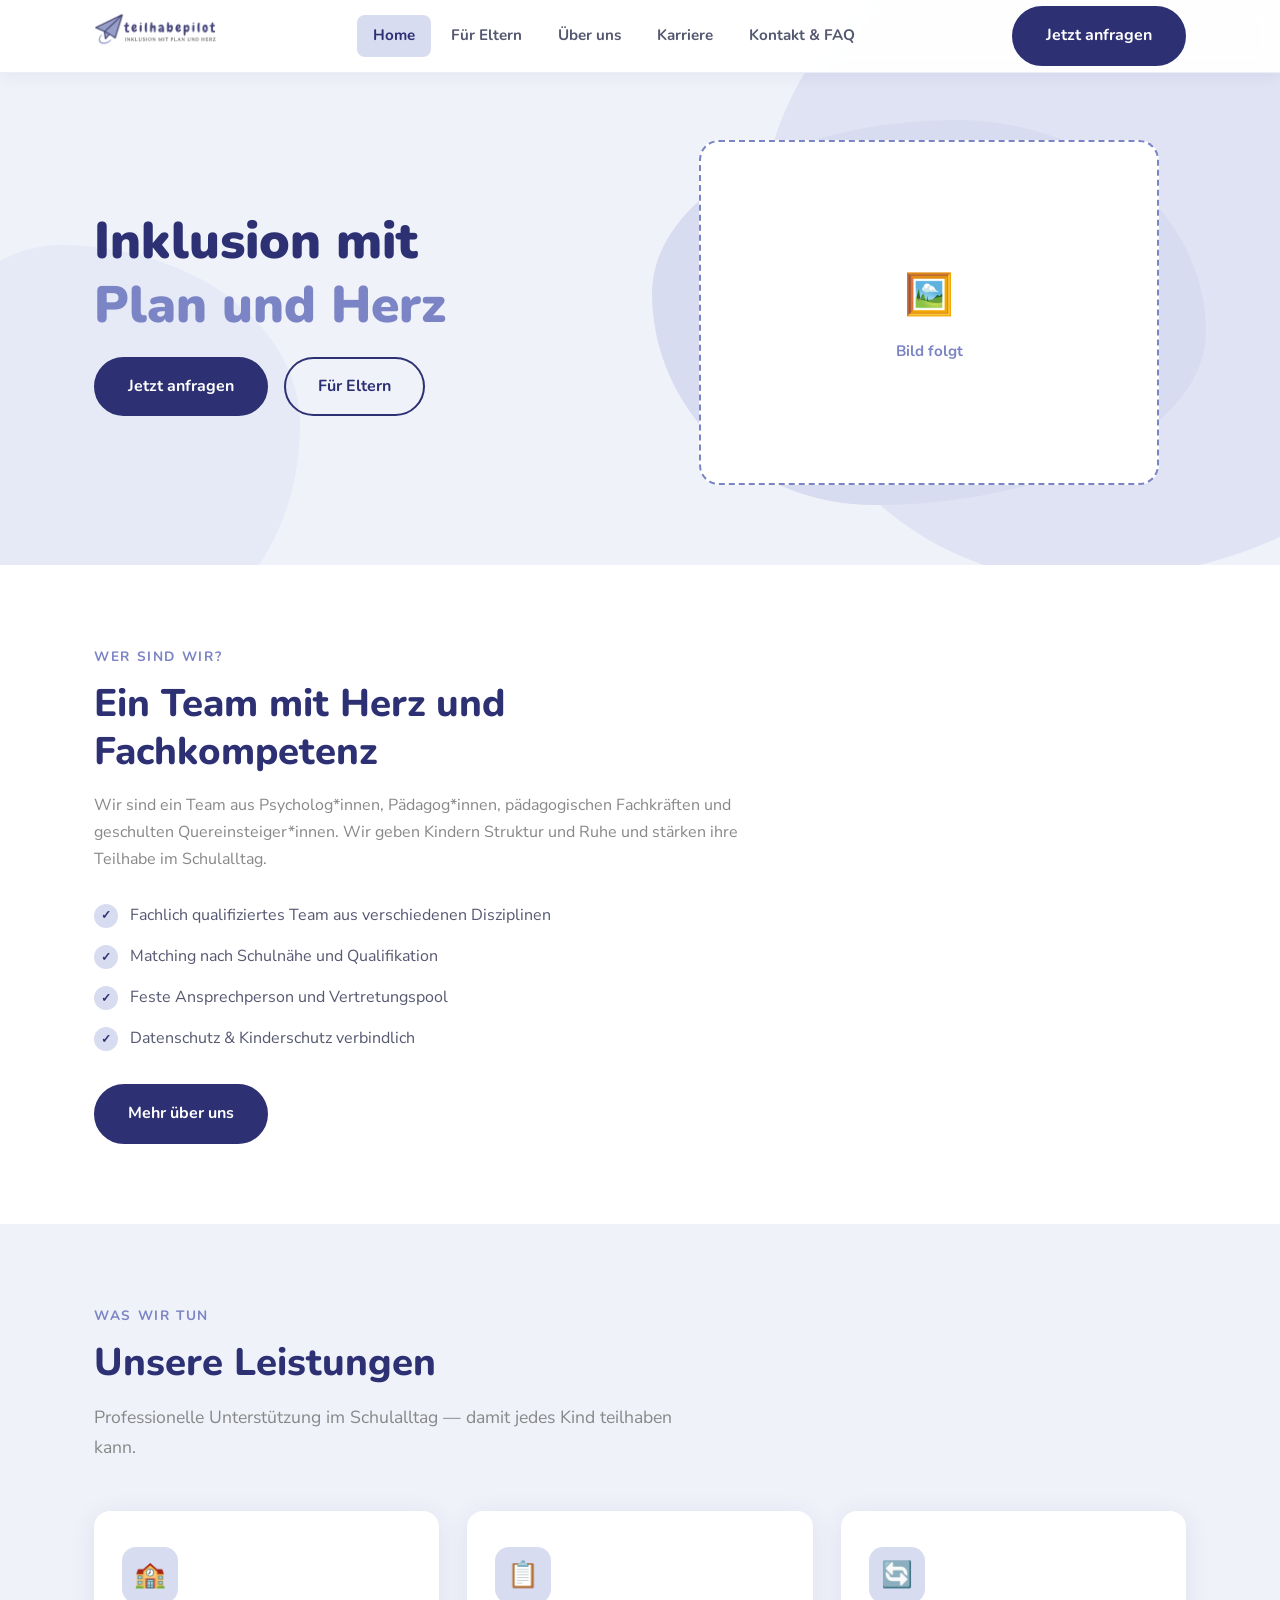
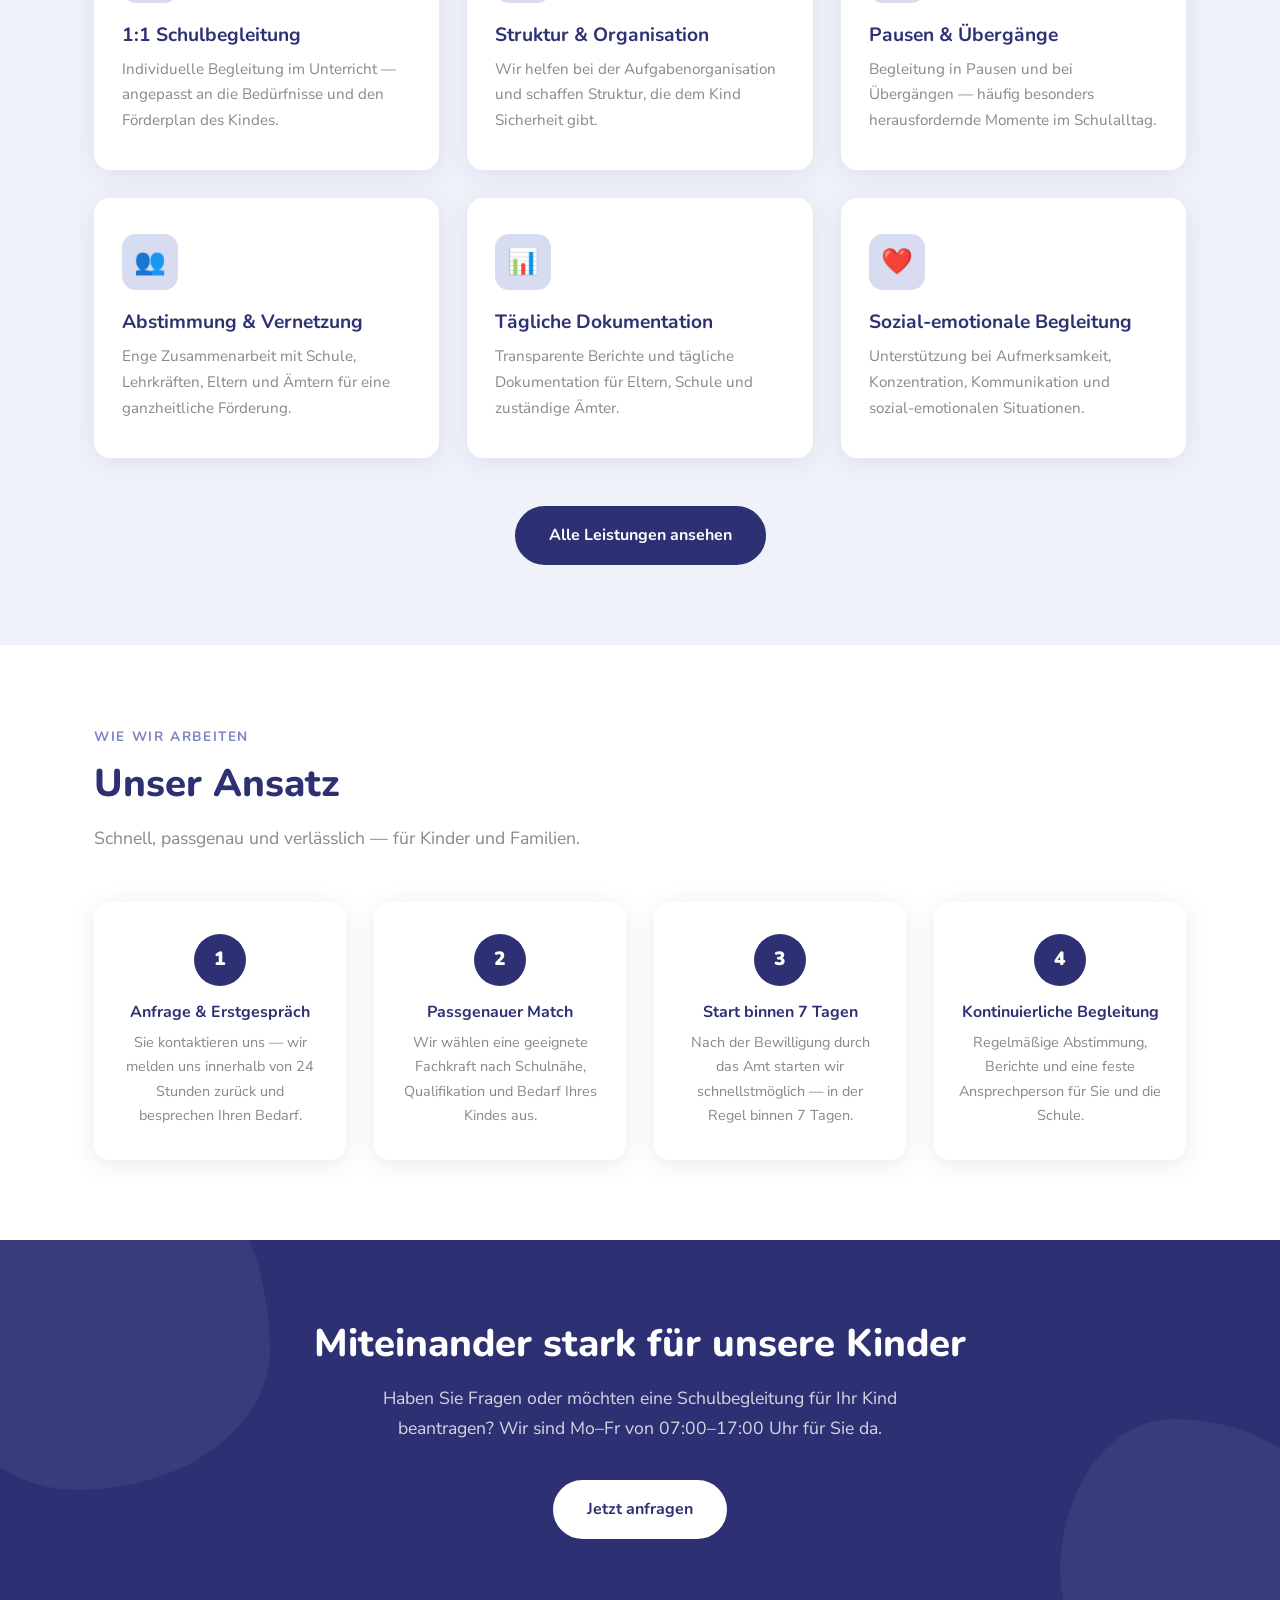
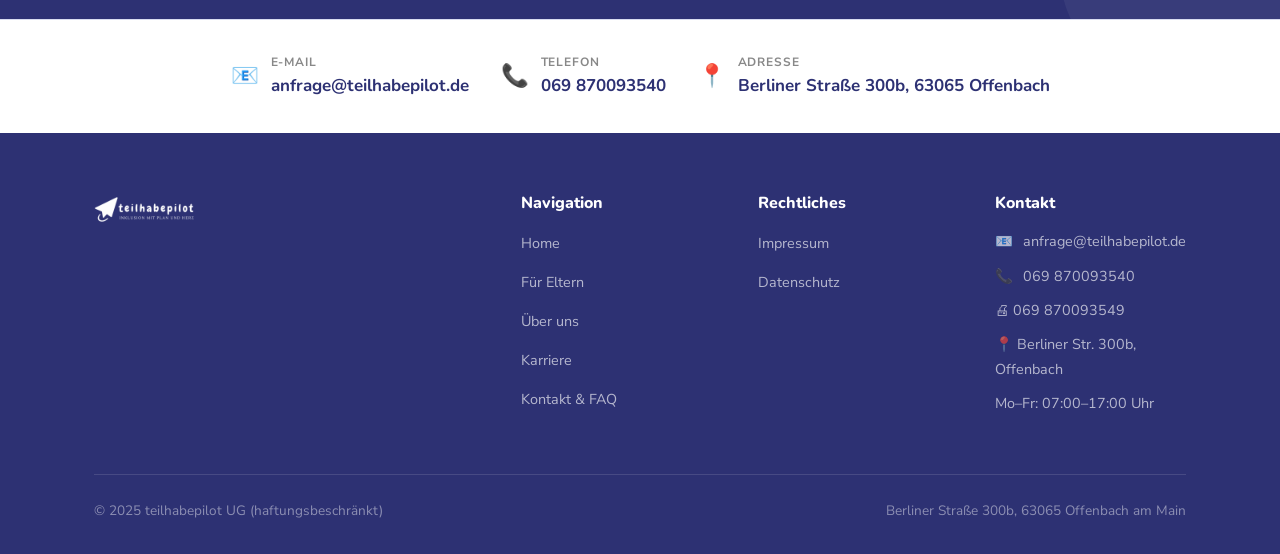
==== index.html @ 44f7329c "Restructure pages and simplify hero design Remove Fuer Aemter page and all references. Remove addres" ====
<!DOCTYPE html>
<html lang="de">
<head>
  <meta charset="UTF-8">
  <meta name="viewport" content="width=device-width, initial-scale=1.0">
  <title>teilhabepilot – Inklusion mit Plan und Herz</title>
  <meta name="description" content="Professionelle Schulbegleitung und Teilhabeassistenz nach SGB VIII und SGB IX. Wir stärken Kinder im Schulalltag.">
  <link rel="stylesheet" href="css/style.css">
</head>
<body>

<!-- NAVIGATION -->
<header class="navbar">
  <div class="container navbar__inner">
    <a href="index.html" class="navbar__logo">
      <img src="logo mit text 2.png" alt="teilhabepilot – Inklusion mit Plan und Herz">
    </a>
    <ul class="navbar__nav">
      <li><a href="index.html" class="active">Home</a></li>
      <li><a href="fuer-eltern.html">Für Eltern</a></li>
      <li><a href="ueber-uns.html">Über uns</a></li>
      <li><a href="karriere.html">Karriere</a></li>
      <li><a href="kontakt.html">Kontakt & FAQ</a></li>
    </ul>
    <a href="kontakt.html" class="btn btn-primary navbar__cta">Jetzt anfragen</a>
    <button class="navbar__hamburger" aria-label="Menü">
      <span></span><span></span><span></span>
    </button>
  </div>
</header>

<!-- HERO -->
<section class="hero">
  <div class="container hero__inner">
    <div class="hero__content">
      <h1 class="hero__title">Inklusion mit<br><span style="color:var(--periwinkle)">Plan und Herz</span></h1>
      <div class="hero__actions">
        <a href="kontakt.html" class="btn btn-primary">Jetzt anfragen</a>
        <a href="fuer-eltern.html" class="btn btn-secondary">Für Eltern</a>
      </div>
    </div>
    <div class="hero__image">
      <div class="hero__image-blob"></div>
      <div style="position:relative;z-index:1;border-radius:20px;width:100%;max-width:460px;aspect-ratio:4/3;background:var(--white);border:2px dashed var(--periwinkle);display:flex;flex-direction:column;align-items:center;justify-content:center;gap:10px;color:var(--periwinkle);text-align:center;padding:24px;">
        <span style="font-size:2.5rem;">🖼️</span>
        <span style="font-family:'Nunito',sans-serif;font-weight:700;font-size:0.95rem;">Bild folgt</span>
      </div>
    </div>
  </div>
</section>

<!-- WER SIND WIR -->
<section class="section section--white">
  <div class="container">
    <div style="max-width:680px;">
      <span class="section-label">Wer sind wir?</span>
      <h2 class="section-title">Ein Team mit Herz und Fachkompetenz</h2>
      <p style="color:var(--light-gray); margin-bottom:28px; font-size:1rem;">
        Wir sind ein Team aus Psycholog*innen, Pädagog*innen, pädagogischen Fachkräften und geschulten Quereinsteiger*innen. Wir geben Kindern Struktur und Ruhe und stärken ihre Teilhabe im Schulalltag.
      </p>
      <ul class="check-list">
        <li>Fachlich qualifiziertes Team aus verschiedenen Disziplinen</li>
        <li>Matching nach Schulnähe und Qualifikation</li>
        <li>Feste Ansprechperson und Vertretungspool</li>
        <li>Datenschutz & Kinderschutz verbindlich</li>
      </ul>
      <div style="margin-top:32px;">
        <a href="ueber-uns.html" class="btn btn-primary">Mehr über uns</a>
      </div>
    </div>
  </div>
</section>

<!-- LEISTUNGEN -->
<section class="section section--light">
  <div class="container">
    <span class="section-label">Was wir tun</span>
    <h2 class="section-title">Unsere Leistungen</h2>
    <p class="section-subtitle">Professionelle Unterstützung im Schulalltag — damit jedes Kind teilhaben kann.</p>
    <div class="cards-grid">
      <div class="card">
        <div class="card__icon">🏫</div>
        <h3 class="card__title">1:1 Schulbegleitung</h3>
        <p class="card__text">Individuelle Begleitung im Unterricht — angepasst an die Bedürfnisse und den Förderplan des Kindes.</p>
      </div>
      <div class="card">
        <div class="card__icon">📋</div>
        <h3 class="card__title">Struktur & Organisation</h3>
        <p class="card__text">Wir helfen bei der Aufgabenorganisation und schaffen Struktur, die dem Kind Sicherheit gibt.</p>
      </div>
      <div class="card">
        <div class="card__icon">🔄</div>
        <h3 class="card__title">Pausen & Übergänge</h3>
        <p class="card__text">Begleitung in Pausen und bei Übergängen — häufig besonders herausfordernde Momente im Schulalltag.</p>
      </div>
      <div class="card">
        <div class="card__icon">👥</div>
        <h3 class="card__title">Abstimmung & Vernetzung</h3>
        <p class="card__text">Enge Zusammenarbeit mit Schule, Lehrkräften, Eltern und Ämtern für eine ganzheitliche Förderung.</p>
      </div>
      <div class="card">
        <div class="card__icon">📊</div>
        <h3 class="card__title">Tägliche Dokumentation</h3>
        <p class="card__text">Transparente Berichte und tägliche Dokumentation für Eltern, Schule und zuständige Ämter.</p>
      </div>
      <div class="card">
        <div class="card__icon">❤️</div>
        <h3 class="card__title">Sozial-emotionale Begleitung</h3>
        <p class="card__text">Unterstützung bei Aufmerksamkeit, Konzentration, Kommunikation und sozial-emotionalen Situationen.</p>
      </div>
    </div>
    <div style="text-align:center; margin-top:48px;">
      <a href="fuer-eltern.html" class="btn btn-primary">Alle Leistungen ansehen</a>
    </div>
  </div>
</section>

<!-- ANSATZ -->
<section class="section section--white">
  <div class="container">
    <span class="section-label">Wie wir arbeiten</span>
    <h2 class="section-title">Unser Ansatz</h2>
    <p class="section-subtitle">Schnell, passgenau und verlässlich — für Kinder und Familien.</p>
    <div class="steps">
      <div class="step">
        <div class="step__number">1</div>
        <h3 class="step__title">Anfrage & Erstgespräch</h3>
        <p class="step__text">Sie kontaktieren uns — wir melden uns innerhalb von 24 Stunden zurück und besprechen Ihren Bedarf.</p>
      </div>
      <div class="step">
        <div class="step__number">2</div>
        <h3 class="step__title">Passgenauer Match</h3>
        <p class="step__text">Wir wählen eine geeignete Fachkraft nach Schulnähe, Qualifikation und Bedarf Ihres Kindes aus.</p>
      </div>
      <div class="step">
        <div class="step__number">3</div>
        <h3 class="step__title">Start binnen 7 Tagen</h3>
        <p class="step__text">Nach der Bewilligung durch das Amt starten wir schnellstmöglich — in der Regel binnen 7 Tagen.</p>
      </div>
      <div class="step">
        <div class="step__number">4</div>
        <h3 class="step__title">Kontinuierliche Begleitung</h3>
        <p class="step__text">Regelmäßige Abstimmung, Berichte und eine feste Ansprechperson für Sie und die Schule.</p>
      </div>
    </div>
  </div>
</section>

<!-- CTA -->
<section class="cta-section">
  <div class="container" style="position:relative; z-index:1;">
    <h2>Miteinander stark für unsere Kinder</h2>
    <p>Haben Sie Fragen oder möchten eine Schulbegleitung für Ihr Kind beantragen? Wir sind Mo–Fr von 07:00–17:00 Uhr für Sie da.</p>
    <div class="cta-section__actions">
      <a href="kontakt.html" class="btn btn-white">Jetzt anfragen</a>
    </div>
  </div>
</section>

<!-- CONTACT STRIP -->
<div style="background:var(--white); padding:32px 0; border-top:1px solid var(--lavender);">
  <div class="container" style="display:flex; flex-wrap:wrap; gap:32px; justify-content:center; align-items:center;">
    <div style="display:flex;align-items:center;gap:12px;">
      <span style="font-size:1.4rem;">📧</span>
      <div>
        <div style="font-size:0.75rem;color:var(--light-gray);font-weight:700;text-transform:uppercase;letter-spacing:0.08em;">E-Mail</div>
        <a href="mailto:anfrage@teilhabepilot.de" style="font-family:'Nunito',sans-serif;font-weight:700;color:var(--indigo);">anfrage@teilhabepilot.de</a>
      </div>
    </div>
    <div style="display:flex;align-items:center;gap:12px;">
      <span style="font-size:1.4rem;">📞</span>
      <div>
        <div style="font-size:0.75rem;color:var(--light-gray);font-weight:700;text-transform:uppercase;letter-spacing:0.08em;">Telefon</div>
        <a href="tel:069870093540" style="font-family:'Nunito',sans-serif;font-weight:700;color:var(--indigo);">069 870093540</a>
      </div>
    </div>
    <div style="display:flex;align-items:center;gap:12px;">
      <span style="font-size:1.4rem;">📍</span>
      <div>
        <div style="font-size:0.75rem;color:var(--light-gray);font-weight:700;text-transform:uppercase;letter-spacing:0.08em;">Adresse</div>
        <span style="font-family:'Nunito',sans-serif;font-weight:700;color:var(--indigo);">Berliner Straße 300b, 63065 Offenbach</span>
      </div>
    </div>
  </div>
</div>

<!-- FOOTER -->
<footer class="footer">
  <div class="container">
    <div class="footer__inner">
      <div class="footer__brand">
        <img src="logo mit text 2.png" alt="teilhabepilot">
      </div>
      <div>
        <h4 class="footer__heading">Navigation</h4>
        <ul class="footer__links">
          <li><a href="index.html">Home</a></li>
          <li><a href="fuer-eltern.html">Für Eltern</a></li>
          <li><a href="ueber-uns.html">Über uns</a></li>
          <li><a href="karriere.html">Karriere</a></li>
          <li><a href="kontakt.html">Kontakt & FAQ</a></li>
        </ul>
      </div>
      <div>
        <h4 class="footer__heading">Rechtliches</h4>
        <ul class="footer__links">
          <li><a href="#">Impressum</a></li>
          <li><a href="#">Datenschutz</a></li>
        </ul>
      </div>
      <div>
        <h4 class="footer__heading">Kontakt</h4>
        <div class="footer__contact-item">📧 <a href="mailto:anfrage@teilhabepilot.de">anfrage@teilhabepilot.de</a></div>
        <div class="footer__contact-item">📞 <a href="tel:069870093540">069 870093540</a></div>
        <div class="footer__contact-item">🖨 069 870093549</div>
        <div class="footer__contact-item">📍 Berliner Str. 300b, Offenbach</div>
        <div class="footer__contact-item" style="margin-top:8px;">Mo–Fr: 07:00–17:00 Uhr</div>
      </div>
    </div>
    <div class="footer__bottom">
      <span>© 2025 teilhabepilot UG (haftungsbeschränkt)</span>
      <span>Berliner Straße 300b, 63065 Offenbach am Main</span>
    </div>
  </div>
</footer>

<script src="js/main.js"></script>
</body>
</html>
---- css/style.css ----
/* ============================================
   TEILHABEPILOT — Global Stylesheet
   Colors: #2D3173 (indigo), #7B84C4 (periwinkle),
           #D8DCF0 (lavender), #F0F2FA (bg)
   ============================================ */

@import url('https://fonts.googleapis.com/css2?family=Nunito:wght@400;600;700;800;900&family=Nunito+Sans:wght@400;600;700&display=swap');

/* ---- Reset & Base ---- */
*, *::before, *::after { box-sizing: border-box; margin: 0; padding: 0; }

:root {
  --indigo:     #2D3173;
  --periwinkle: #7B84C4;
  --lavender:   #D8DCF0;
  --bg:         #F0F2FA;
  --white:      #FFFFFF;
  --gray:       #555870;
  --light-gray: #888;
  --radius:     16px;
  --shadow:     0 4px 24px rgba(45,49,115,0.10);
  --shadow-lg:  0 8px 40px rgba(45,49,115,0.15);
  --transition: 0.25s ease;
}

html { scroll-behavior: smooth; }

body {
  font-family: 'Nunito Sans', sans-serif;
  background: var(--bg);
  color: var(--gray);
  line-height: 1.7;
  font-size: 17px;
}

h1, h2, h3, h4, h5 {
  font-family: 'Nunito', sans-serif;
  color: var(--indigo);
  line-height: 1.25;
}

h1 { font-size: clamp(2rem, 5vw, 3.2rem); font-weight: 900; }
h2 { font-size: clamp(1.6rem, 3.5vw, 2.4rem); font-weight: 800; }
h3 { font-size: clamp(1.2rem, 2.5vw, 1.6rem); font-weight: 700; }

a { color: var(--indigo); text-decoration: none; transition: color var(--transition); }
a:hover { color: var(--periwinkle); }

img { max-width: 100%; height: auto; }

.container {
  max-width: 1140px;
  margin: 0 auto;
  padding: 0 24px;
}

.section { padding: 80px 0; }
.section--light { background: var(--bg); }
.section--white { background: var(--white); }
.section--lavender { background: var(--lavender); }

.section-label {
  font-family: 'Nunito', sans-serif;
  font-size: 0.85rem;
  font-weight: 700;
  letter-spacing: 0.12em;
  text-transform: uppercase;
  color: var(--periwinkle);
  margin-bottom: 12px;
  display: block;
}

.section-title { margin-bottom: 16px; }
.section-subtitle {
  font-size: 1.1rem;
  color: var(--light-gray);
  max-width: 600px;
  margin-bottom: 48px;
}

/* ---- Buttons ---- */
.btn {
  display: inline-flex;
  align-items: center;
  gap: 8px;
  padding: 14px 32px;
  border-radius: 50px;
  font-family: 'Nunito', sans-serif;
  font-weight: 700;
  font-size: 1rem;
  cursor: pointer;
  border: 2px solid transparent;
  transition: all var(--transition);
  text-decoration: none;
}

.btn-primary {
  background: var(--indigo);
  color: var(--white);
  border-color: var(--indigo);
}
.btn-primary:hover {
  background: #1f2357;
  border-color: #1f2357;
  color: var(--white);
  transform: translateY(-2px);
  box-shadow: 0 8px 24px rgba(45,49,115,0.25);
}

.btn-secondary {
  background: transparent;
  color: var(--indigo);
  border-color: var(--indigo);
}
.btn-secondary:hover {
  background: var(--indigo);
  color: var(--white);
  transform: translateY(-2px);
}

.btn-white {
  background: var(--white);
  color: var(--indigo);
  border-color: var(--white);
}
.btn-white:hover {
  background: var(--lavender);
  border-color: var(--lavender);
  color: var(--indigo);
  transform: translateY(-2px);
}

/* ---- Navigation ---- */
.navbar {
  position: fixed;
  top: 0; left: 0; right: 0;
  z-index: 1000;
  background: rgba(255,255,255,0.97);
  backdrop-filter: blur(10px);
  border-bottom: 1px solid rgba(216,220,240,0.5);
  box-shadow: 0 2px 16px rgba(45,49,115,0.07);
  transition: all var(--transition);
}

.navbar__inner {
  display: flex;
  align-items: center;
  justify-content: space-between;
  height: 72px;
  gap: 24px;
}

.navbar__logo img {
  height: 44px;
  width: auto;
}

.navbar__nav {
  display: flex;
  align-items: center;
  gap: 4px;
  list-style: none;
}

.navbar__nav a {
  display: block;
  padding: 8px 16px;
  border-radius: 8px;
  font-family: 'Nunito', sans-serif;
  font-weight: 700;
  font-size: 0.95rem;
  color: var(--gray);
  transition: all var(--transition);
}

.navbar__nav a:hover,
.navbar__nav a.active {
  color: var(--indigo);
  background: var(--lavender);
}

.navbar__cta {
  flex-shrink: 0;
}

.navbar__hamburger {
  display: none;
  flex-direction: column;
  gap: 5px;
  cursor: pointer;
  padding: 6px;
  background: none;
  border: none;
}
.navbar__hamburger span {
  display: block;
  width: 24px;
  height: 2px;
  background: var(--indigo);
  border-radius: 2px;
  transition: all var(--transition);
}

/* ---- Hero ---- */
.hero {
  padding-top: 140px;
  padding-bottom: 80px;
  position: relative;
  overflow: hidden;
}

.hero::before {
  content: '';
  position: absolute;
  top: -120px; right: -180px;
  width: 700px; height: 700px;
  background: var(--lavender);
  border-radius: 60% 40% 55% 45% / 50% 60% 40% 50%;
  z-index: 0;
  opacity: 0.65;
}
.hero::after {
  content: '';
  position: absolute;
  bottom: -80px; left: -100px;
  width: 400px; height: 400px;
  background: var(--lavender);
  border-radius: 40% 60% 45% 55% / 55% 45% 55% 45%;
  z-index: 0;
  opacity: 0.4;
}

.hero__inner {
  position: relative;
  z-index: 1;
  display: grid;
  grid-template-columns: 1fr 1fr;
  gap: 64px;
  align-items: center;
}

.hero__badge {
  display: inline-flex;
  align-items: center;
  gap: 8px;
  background: var(--lavender);
  color: var(--indigo);
  padding: 6px 16px;
  border-radius: 50px;
  font-family: 'Nunito', sans-serif;
  font-weight: 700;
  font-size: 0.85rem;
  margin-bottom: 20px;
}

.hero__title { margin-bottom: 20px; }
.hero__subtitle {
  font-size: 1.15rem;
  color: var(--light-gray);
  margin-bottom: 36px;
  max-width: 480px;
}

.hero__actions { display: flex; gap: 16px; flex-wrap: wrap; }

.hero__image {
  position: relative;
  display: flex;
  justify-content: center;
}

.hero__image-blob {
  position: absolute;
  inset: -20px;
  background: var(--lavender);
  border-radius: 55% 45% 60% 40% / 45% 55% 45% 55%;
  z-index: 0;
}

.hero__image img {
  position: relative;
  z-index: 1;
  border-radius: 20px;
  width: 100%;
  max-width: 460px;
}

/* ---- Stats Bar ---- */
.stats-bar {
  background: var(--indigo);
  padding: 32px 0;
  color: var(--white);
}

.stats-bar__inner {
  display: grid;
  grid-template-columns: repeat(4, 1fr);
  gap: 16px;
  text-align: center;
}

.stat__number {
  font-family: 'Nunito', sans-serif;
  font-size: 2.2rem;
  font-weight: 900;
  color: var(--white);
  line-height: 1;
}

.stat__label {
  font-size: 0.9rem;
  color: rgba(255,255,255,0.75);
  margin-top: 4px;
}

/* ---- Cards ---- */
.cards-grid {
  display: grid;
  grid-template-columns: repeat(auto-fit, minmax(280px, 1fr));
  gap: 28px;
}

.card {
  background: var(--white);
  border-radius: var(--radius);
  padding: 36px 28px;
  box-shadow: var(--shadow);
  transition: transform var(--transition), box-shadow var(--transition);
  position: relative;
  overflow: hidden;
}

.card:hover {
  transform: translateY(-6px);
  box-shadow: var(--shadow-lg);
}

.card__icon {
  width: 56px; height: 56px;
  background: var(--lavender);
  border-radius: 14px;
  display: flex;
  align-items: center;
  justify-content: center;
  font-size: 1.6rem;
  margin-bottom: 20px;
}

.card__title {
  font-size: 1.2rem;
  font-weight: 700;
  color: var(--indigo);
  margin-bottom: 10px;
}

.card__text { font-size: 0.95rem; color: var(--light-gray); }

/* ---- Check Lists ---- */
.check-list {
  list-style: none;
  display: flex;
  flex-direction: column;
  gap: 14px;
}

.check-list li {
  display: flex;
  align-items: flex-start;
  gap: 12px;
  font-size: 1rem;
}

.check-list li::before {
  content: '✓';
  display: flex;
  align-items: center;
  justify-content: center;
  width: 24px;
  height: 24px;
  min-width: 24px;
  background: var(--lavender);
  color: var(--indigo);
  border-radius: 50%;
  font-size: 0.75rem;
  font-weight: 900;
  margin-top: 2px;
}

/* ---- Values Circle ---- */
.values-grid {
  display: flex;
  flex-wrap: wrap;
  gap: 24px;
  justify-content: center;
}

.value-circle {
  background: var(--periwinkle);
  color: var(--white);
  border-radius: 50%;
  width: 180px;
  height: 180px;
  display: flex;
  flex-direction: column;
  align-items: center;
  justify-content: center;
  text-align: center;
  padding: 20px;
}

.value-circle__icon { font-size: 1.8rem; margin-bottom: 8px; }
.value-circle__title {
  font-family: 'Nunito', sans-serif;
  font-weight: 800;
  font-size: 1.05rem;
  color: var(--white);
}

/* ---- Two-col layout ---- */
.two-col {
  display: grid;
  grid-template-columns: 1fr 1fr;
  gap: 64px;
  align-items: center;
}

.two-col--reverse { direction: rtl; }
.two-col--reverse > * { direction: ltr; }

.two-col__image {
  position: relative;
}

.two-col__image img {
  border-radius: 20px;
  width: 100%;
  box-shadow: var(--shadow-lg);
}

.two-col__image-accent {
  position: absolute;
  bottom: -20px;
  right: -20px;
  width: 180px;
  height: 180px;
  background: var(--lavender);
  border-radius: 50%;
  z-index: -1;
}

/* ---- Info Box ---- */
.info-box {
  background: var(--lavender);
  border-radius: var(--radius);
  padding: 28px 32px;
  margin-top: 28px;
  display: flex;
  gap: 16px;
  align-items: flex-start;
}

.info-box__icon { font-size: 1.4rem; flex-shrink: 0; margin-top: 2px; }
.info-box__text { font-size: 0.95rem; }

/* ---- Process Steps ---- */
.steps {
  display: grid;
  grid-template-columns: repeat(auto-fit, minmax(220px, 1fr));
  gap: 28px;
  position: relative;
}

.step {
  background: var(--white);
  border-radius: var(--radius);
  padding: 32px 24px;
  box-shadow: var(--shadow);
  text-align: center;
}

.step__number {
  width: 52px; height: 52px;
  background: var(--indigo);
  color: var(--white);
  border-radius: 50%;
  display: flex;
  align-items: center;
  justify-content: center;
  font-family: 'Nunito', sans-serif;
  font-weight: 900;
  font-size: 1.2rem;
  margin: 0 auto 16px;
}

.step__title {
  font-size: 1rem;
  font-weight: 700;
  color: var(--indigo);
  margin-bottom: 8px;
}

.step__text { font-size: 0.9rem; color: var(--light-gray); }

/* ---- CTA Section ---- */
.cta-section {
  background: var(--indigo);
  padding: 80px 0;
  text-align: center;
  position: relative;
  overflow: hidden;
}

.cta-section::before {
  content: '';
  position: absolute;
  top: -100px; left: -80px;
  width: 350px; height: 350px;
  background: rgba(255,255,255,0.05);
  border-radius: 60% 40% 55% 45% / 50% 60% 40% 50%;
}
.cta-section::after {
  content: '';
  position: absolute;
  bottom: -80px; right: -60px;
  width: 280px; height: 280px;
  background: rgba(255,255,255,0.05);
  border-radius: 40% 60% 45% 55% / 55% 45% 55% 45%;
}

.cta-section h2 { color: var(--white); }
.cta-section p { color: rgba(255,255,255,0.8); margin: 16px auto 36px; max-width: 560px; font-size: 1.1rem; }
.cta-section__actions { display: flex; gap: 16px; justify-content: center; flex-wrap: wrap; }

/* ---- Contact Info ---- */
.contact-info {
  display: flex;
  flex-direction: column;
  gap: 16px;
}

.contact-item {
  display: flex;
  align-items: center;
  gap: 16px;
  padding: 18px 20px;
  background: var(--white);
  border-radius: 12px;
  box-shadow: var(--shadow);
  transition: transform var(--transition);
}
.contact-item:hover { transform: translateX(4px); }

.contact-item__icon {
  width: 44px; height: 44px;
  background: var(--lavender);
  border-radius: 10px;
  display: flex;
  align-items: center;
  justify-content: center;
  font-size: 1.2rem;
  flex-shrink: 0;
}

.contact-item__label {
  font-size: 0.8rem;
  color: var(--light-gray);
  font-weight: 600;
  text-transform: uppercase;
  letter-spacing: 0.08em;
}
.contact-item__value {
  font-family: 'Nunito', sans-serif;
  font-weight: 700;
  color: var(--indigo);
  font-size: 0.95rem;
}

/* ---- FAQ ---- */
.faq-list { display: flex; flex-direction: column; gap: 12px; }

.faq-item {
  background: var(--white);
  border-radius: var(--radius);
  box-shadow: var(--shadow);
  overflow: hidden;
}

.faq-item__question {
  display: flex;
  align-items: center;
  justify-content: space-between;
  padding: 20px 24px;
  cursor: pointer;
  font-family: 'Nunito', sans-serif;
  font-weight: 700;
  color: var(--indigo);
  font-size: 1rem;
  gap: 16px;
  user-select: none;
}

.faq-item__arrow {
  width: 28px; height: 28px;
  background: var(--lavender);
  border-radius: 50%;
  display: flex;
  align-items: center;
  justify-content: center;
  flex-shrink: 0;
  transition: transform var(--transition);
  font-size: 0.75rem;
  color: var(--indigo);
}

.faq-item.open .faq-item__arrow { transform: rotate(180deg); }

.faq-item__answer {
  max-height: 0;
  overflow: hidden;
  transition: max-height 0.35s ease, padding 0.35s ease;
  padding: 0 24px;
  color: var(--light-gray);
  font-size: 0.95rem;
}
.faq-item.open .faq-item__answer {
  max-height: 400px;
  padding: 0 24px 20px;
}

/* ---- Contact Form ---- */
.contact-form {
  background: var(--white);
  border-radius: 20px;
  padding: 40px;
  box-shadow: var(--shadow-lg);
}

.form-row {
  display: grid;
  grid-template-columns: 1fr 1fr;
  gap: 20px;
}

.form-group {
  display: flex;
  flex-direction: column;
  gap: 6px;
  margin-bottom: 20px;
}

.form-group label {
  font-family: 'Nunito', sans-serif;
  font-weight: 700;
  font-size: 0.9rem;
  color: var(--indigo);
}

.form-group input,
.form-group textarea,
.form-group select {
  padding: 12px 16px;
  border: 2px solid var(--lavender);
  border-radius: 10px;
  font-family: 'Nunito Sans', sans-serif;
  font-size: 1rem;
  color: var(--gray);
  background: var(--bg);
  transition: border-color var(--transition);
  outline: none;
  width: 100%;
}

.form-group input:focus,
.form-group textarea:focus,
.form-group select:focus {
  border-color: var(--periwinkle);
  background: var(--white);
}

.form-group textarea { resize: vertical; min-height: 120px; }

/* ---- Team Grid ---- */
.team-grid {
  display: grid;
  grid-template-columns: repeat(auto-fit, minmax(240px, 1fr));
  gap: 28px;
}

.team-card {
  background: var(--white);
  border-radius: var(--radius);
  overflow: hidden;
  box-shadow: var(--shadow);
  text-align: center;
  transition: transform var(--transition), box-shadow var(--transition);
}
.team-card:hover { transform: translateY(-6px); box-shadow: var(--shadow-lg); }

.team-card__avatar {
  width: 100%;
  height: 200px;
  background: var(--lavender);
  display: flex;
  align-items: center;
  justify-content: center;
  font-size: 4rem;
}

.team-card__body { padding: 24px; }
.team-card__name {
  font-family: 'Nunito', sans-serif;
  font-weight: 800;
  color: var(--indigo);
  margin-bottom: 4px;
}
.team-card__role { color: var(--periwinkle); font-size: 0.9rem; font-weight: 600; }

/* ---- Page Hero (inner pages) ---- */
.page-hero {
  padding: 120px 0 60px;
  position: relative;
  overflow: hidden;
  background: var(--indigo);
  color: var(--white);
  text-align: center;
}

.page-hero::before {
  content: '';
  position: absolute;
  top: -60px; left: -80px;
  width: 400px; height: 400px;
  background: rgba(255,255,255,0.05);
  border-radius: 60% 40% 55% 45% / 50% 60% 40% 50%;
}
.page-hero::after {
  content: '';
  position: absolute;
  bottom: -60px; right: -60px;
  width: 300px; height: 300px;
  background: rgba(255,255,255,0.06);
  border-radius: 40% 60% 45% 55% / 55% 45% 55% 45%;
}

.page-hero h1 { color: var(--white); }
.page-hero p { color: rgba(255,255,255,0.8); max-width: 580px; margin: 16px auto 0; font-size: 1.1rem; }

/* ---- Karriere ---- */
.job-card {
  background: var(--white);
  border-radius: var(--radius);
  padding: 28px 32px;
  box-shadow: var(--shadow);
  display: flex;
  align-items: flex-start;
  justify-content: space-between;
  gap: 24px;
  transition: transform var(--transition), box-shadow var(--transition);
}
.job-card:hover { transform: translateY(-4px); box-shadow: var(--shadow-lg); }

.job-card__badge {
  display: inline-flex;
  align-items: center;
  gap: 6px;
  background: var(--lavender);
  color: var(--indigo);
  padding: 4px 12px;
  border-radius: 50px;
  font-size: 0.8rem;
  font-weight: 700;
  margin-bottom: 8px;
}

.job-card__title {
  font-size: 1.2rem;
  font-weight: 800;
  color: var(--indigo);
  margin-bottom: 6px;
}

.job-card__meta { font-size: 0.9rem; color: var(--light-gray); }
.job-list { display: flex; flex-direction: column; gap: 16px; }

/* ---- Footer ---- */
.footer {
  background: var(--indigo);
  color: rgba(255,255,255,0.8);
  padding: 60px 0 32px;
}

.footer__inner {
  display: grid;
  grid-template-columns: 2fr 1fr 1fr 1fr;
  gap: 48px;
  margin-bottom: 48px;
}

.footer__brand img { height: 36px; filter: brightness(0) invert(1); margin-bottom: 16px; }
.footer__tagline { font-size: 0.9rem; color: rgba(255,255,255,0.65); max-width: 260px; line-height: 1.6; }

.footer__heading {
  font-family: 'Nunito', sans-serif;
  font-weight: 800;
  color: var(--white);
  margin-bottom: 16px;
  font-size: 1rem;
}

.footer__links {
  list-style: none;
  display: flex;
  flex-direction: column;
  gap: 10px;
}
.footer__links a {
  color: rgba(255,255,255,0.65);
  font-size: 0.9rem;
  transition: color var(--transition);
}
.footer__links a:hover { color: var(--white); }

.footer__contact-item {
  display: flex;
  align-items: center;
  gap: 10px;
  color: rgba(255,255,255,0.65);
  font-size: 0.9rem;
  margin-bottom: 10px;
}
.footer__contact-item a { color: rgba(255,255,255,0.65); }
.footer__contact-item a:hover { color: var(--white); }

.footer__bottom {
  border-top: 1px solid rgba(255,255,255,0.12);
  padding-top: 24px;
  display: flex;
  justify-content: space-between;
  align-items: center;
  gap: 16px;
  flex-wrap: wrap;
  font-size: 0.85rem;
  color: rgba(255,255,255,0.45);
}

/* ---- Mobile Menu ---- */
@media (max-width: 900px) {
  .navbar__nav {
    display: none;
    position: absolute;
    top: 72px; left: 0; right: 0;
    background: var(--white);
    flex-direction: column;
    padding: 16px 24px;
    box-shadow: 0 8px 24px rgba(45,49,115,0.12);
    border-top: 1px solid var(--lavender);
    gap: 4px;
  }
  .navbar__nav.open { display: flex; }
  .navbar__nav a { padding: 12px 16px; }
  .navbar__cta { display: none; }
  .navbar__hamburger { display: flex; }
}

/* ---- Responsive ---- */
@media (max-width: 900px) {
  .hero__inner { grid-template-columns: 1fr; gap: 40px; }
  .hero__image { display: none; }
  .two-col { grid-template-columns: 1fr; gap: 40px; }
  .two-col--reverse { direction: ltr; }
  .stats-bar__inner { grid-template-columns: repeat(2, 1fr); }
  .footer__inner { grid-template-columns: 1fr 1fr; }
  .form-row { grid-template-columns: 1fr; }
}

@media (max-width: 600px) {
  .section { padding: 56px 0; }
  .stats-bar__inner { grid-template-columns: repeat(2, 1fr); }
  .footer__inner { grid-template-columns: 1fr; gap: 32px; }
  .job-card { flex-direction: column; }
  .hero { padding-top: 110px; }
  .hero__actions { flex-direction: column; }
  .btn { justify-content: center; }
}
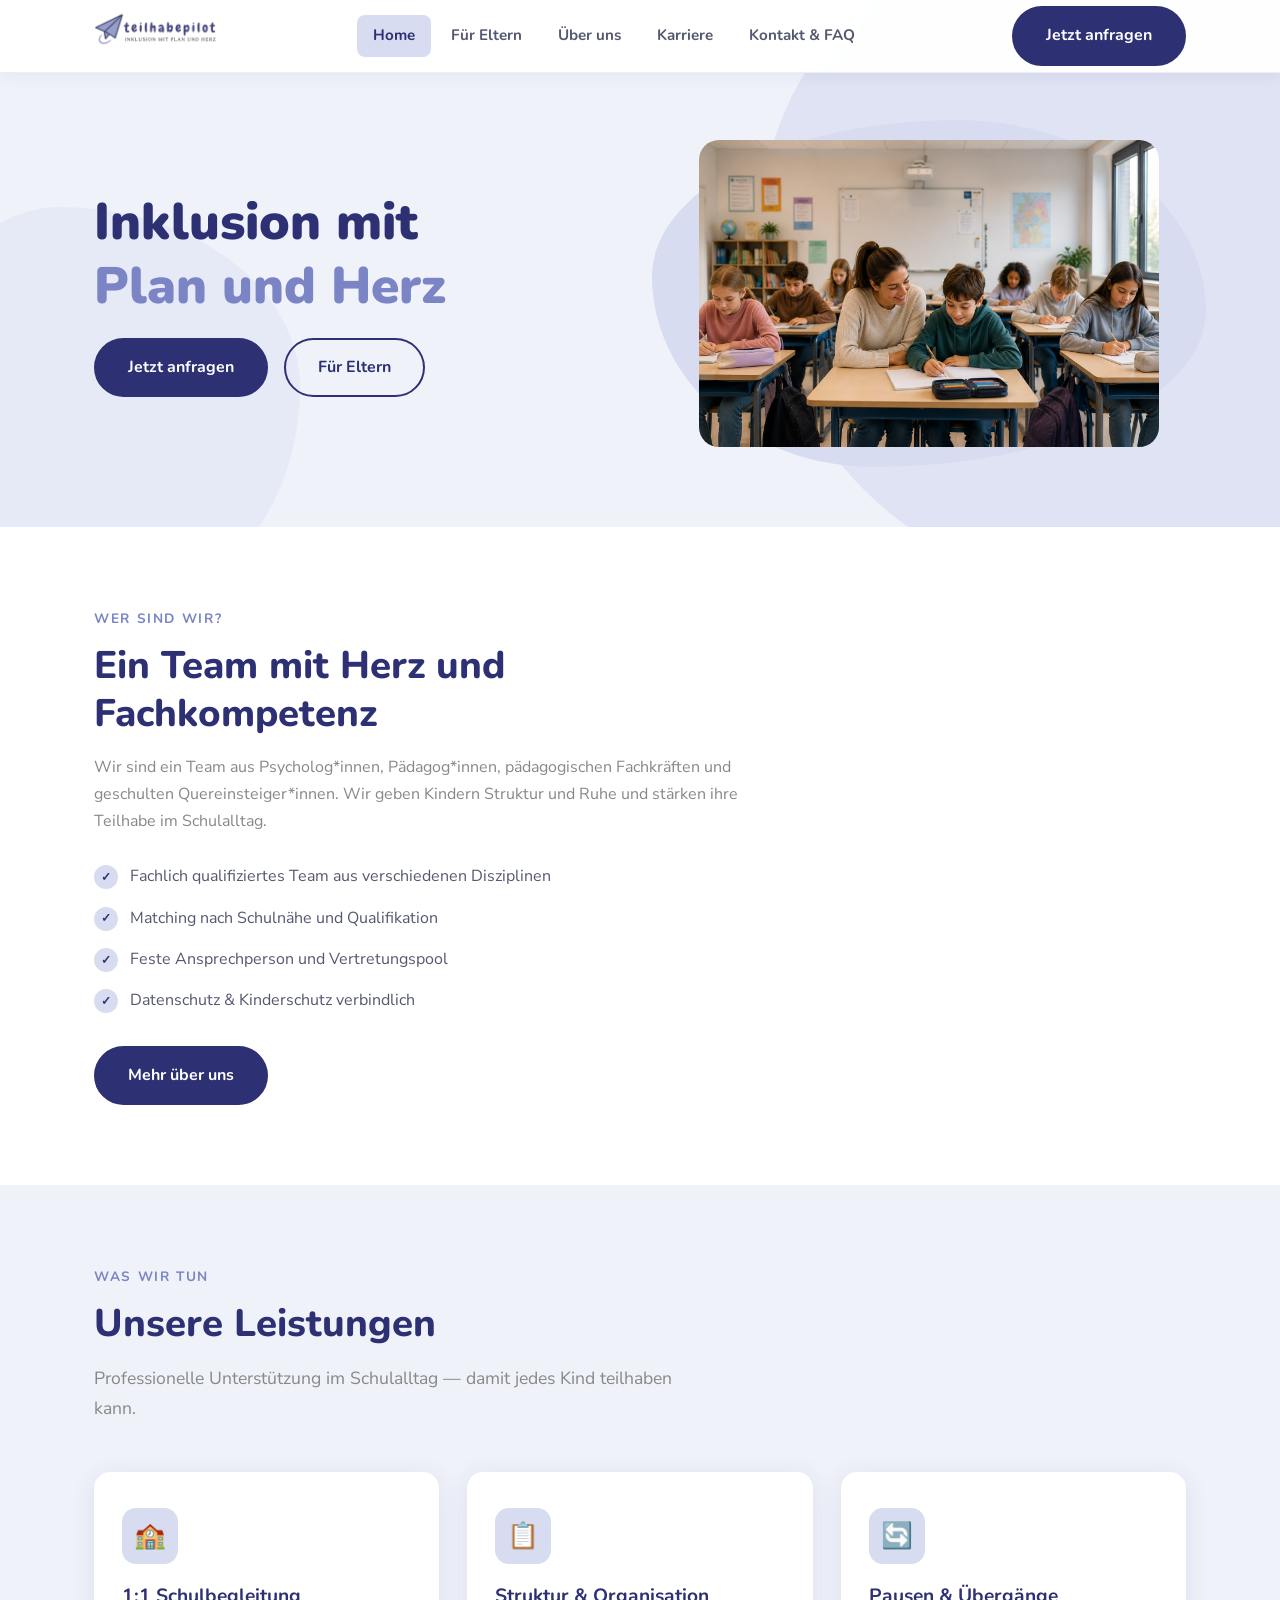
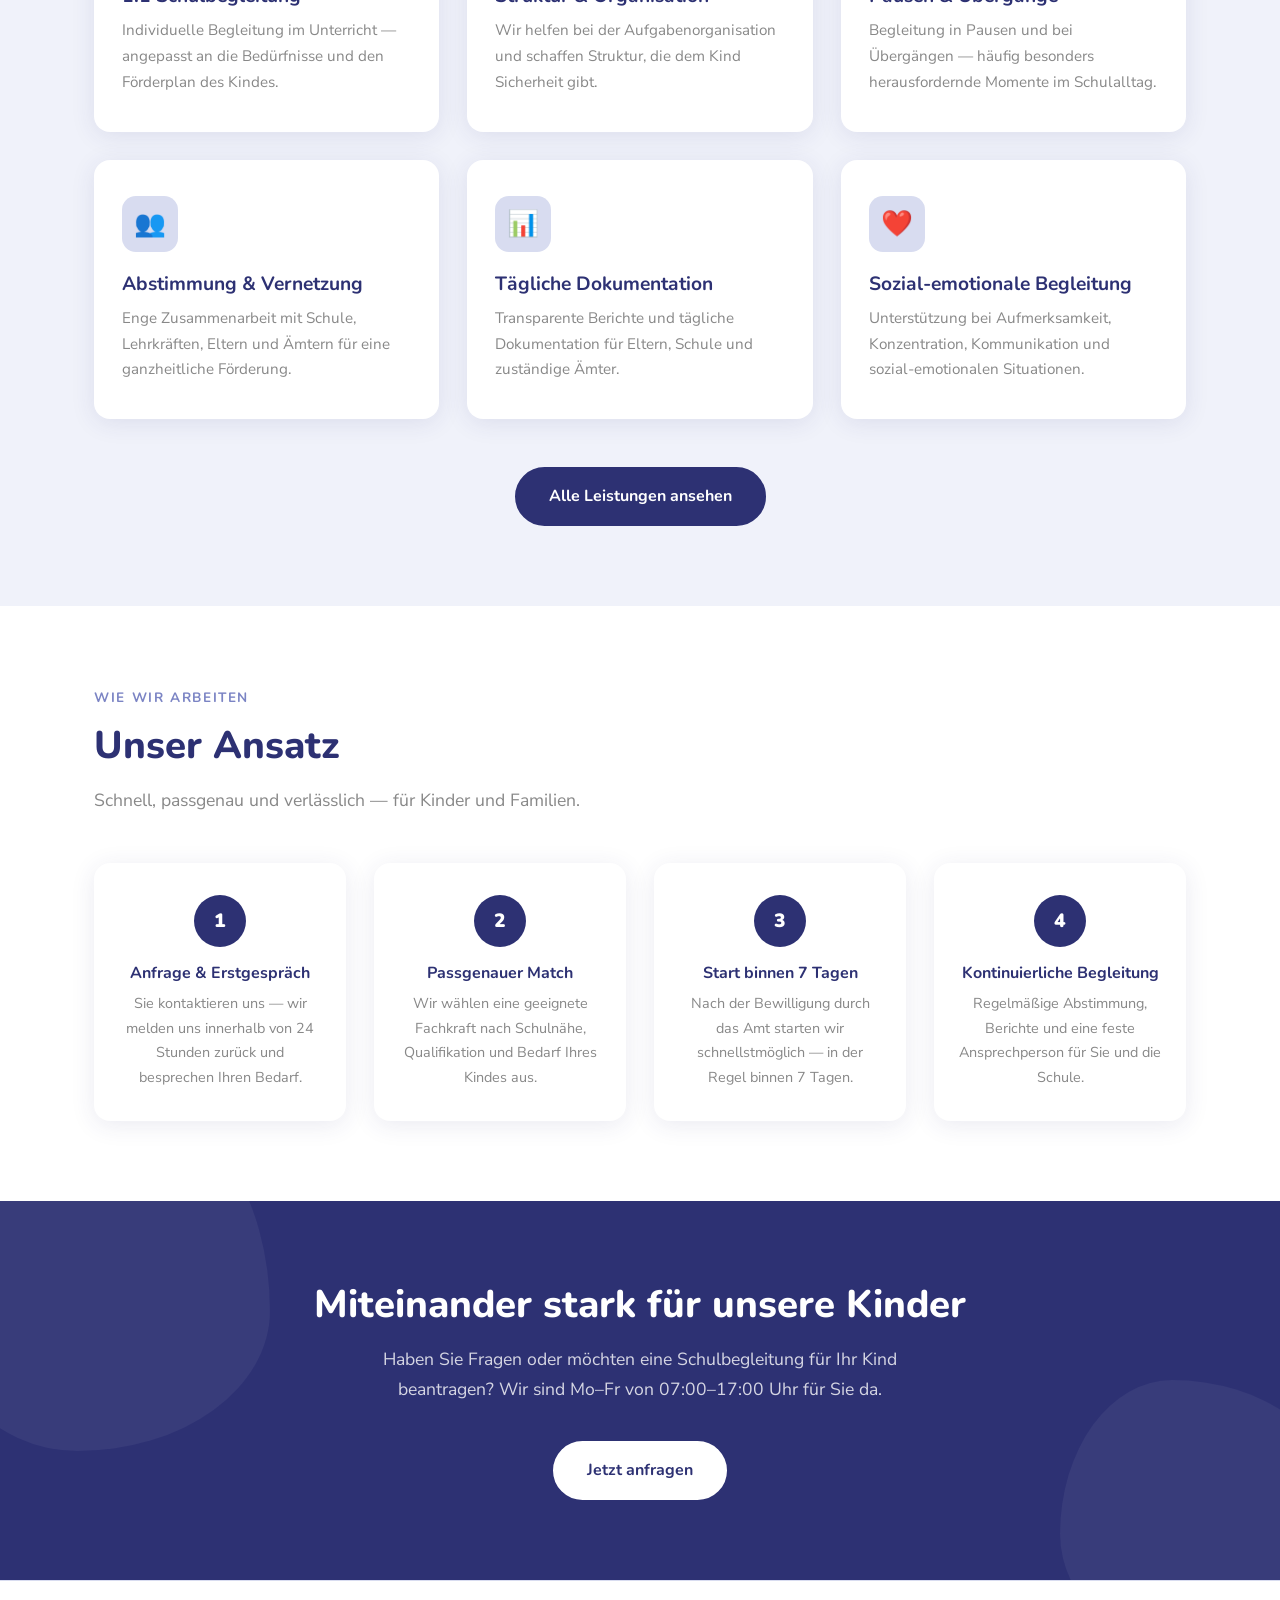
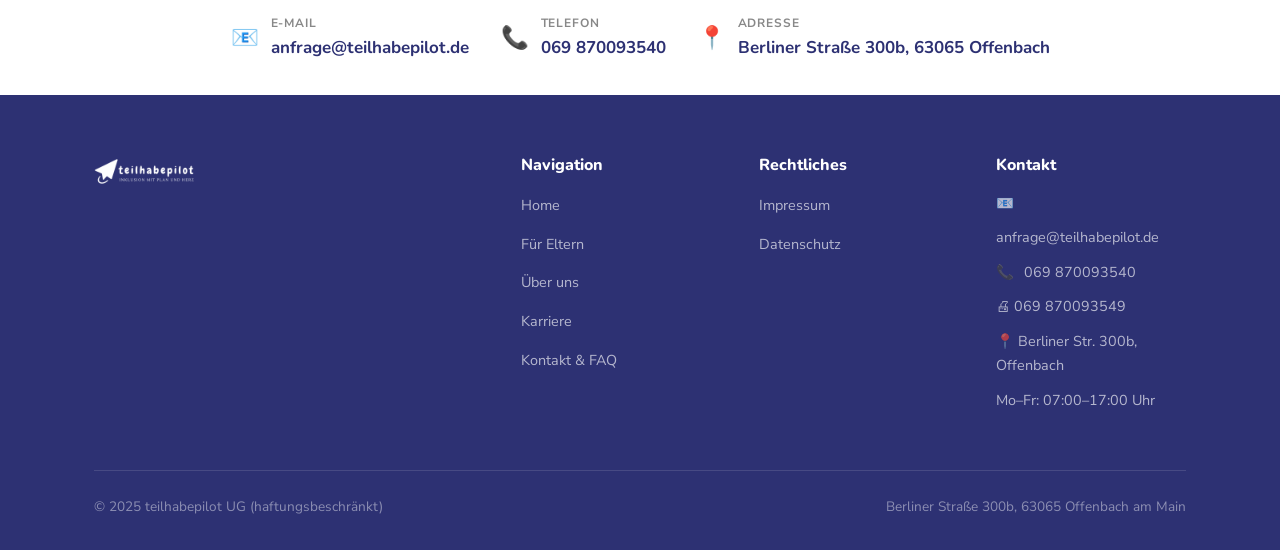
==== commit ac0f7f32: "Add hero image to home page Replace placeholder with provided photo of a Teilhabeassistenz supportin" ====
--- a/index.html
+++ b/index.html
@@ -41,10 +41,7 @@
     </div>
     <div class="hero__image">
       <div class="hero__image-blob"></div>
-      <div style="position:relative;z-index:1;border-radius:20px;width:100%;max-width:460px;aspect-ratio:4/3;background:var(--white);border:2px dashed var(--periwinkle);display:flex;flex-direction:column;align-items:center;justify-content:center;gap:10px;color:var(--periwinkle);text-align:center;padding:24px;">
-        <span style="font-size:2.5rem;">🖼️</span>
-        <span style="font-family:'Nunito',sans-serif;font-weight:700;font-size:0.95rem;">Bild folgt</span>
-      </div>
+      <img src="hero-schulbegleitung.jpeg" alt="Teilhabeassistenz begleitet ein Kind im Unterricht">
     </div>
   </div>
 </section>
--- a/css/style.css
+++ b/css/style.css
@@ -31,6 +31,7 @@
   color: var(--gray);
   line-height: 1.7;
   font-size: 17px;
+  overflow-x: hidden;
 }
 
 h1, h2, h3, h4, h5 {
@@ -427,6 +428,13 @@
 .two-col--reverse { direction: rtl; }
 .two-col--reverse > * { direction: ltr; }
 
+.kontakt-grid {
+  display: grid;
+  grid-template-columns: 1fr 1.2fr;
+  gap: 64px;
+  align-items: start;
+}
+
 .two-col__image {
   position: relative;
 }
@@ -547,7 +555,9 @@
   border-radius: 12px;
   box-shadow: var(--shadow);
   transition: transform var(--transition);
-}
+  min-width: 0;
+}
+.contact-item > div { min-width: 0; overflow-wrap: break-word; }
 .contact-item:hover { transform: translateX(4px); }
 
 .contact-item__icon {
@@ -827,8 +837,9 @@
   color: rgba(255,255,255,0.65);
   font-size: 0.9rem;
   margin-bottom: 10px;
-}
-.footer__contact-item a { color: rgba(255,255,255,0.65); }
+  flex-wrap: wrap;
+}
+.footer__contact-item a { color: rgba(255,255,255,0.65); overflow-wrap: break-word; min-width: 0; }
 .footer__contact-item a:hover { color: var(--white); }
 
 .footer__bottom {
@@ -868,6 +879,7 @@
   .hero__image { display: none; }
   .two-col { grid-template-columns: 1fr; gap: 40px; }
   .two-col--reverse { direction: ltr; }
+  .kontakt-grid { grid-template-columns: 1fr; gap: 40px; }
   .stats-bar__inner { grid-template-columns: repeat(2, 1fr); }
   .footer__inner { grid-template-columns: 1fr 1fr; }
   .form-row { grid-template-columns: 1fr; }
@@ -881,4 +893,5 @@
   .hero { padding-top: 110px; }
   .hero__actions { flex-direction: column; }
   .btn { justify-content: center; }
-}
+  .contact-form { padding: 24px; }
+}
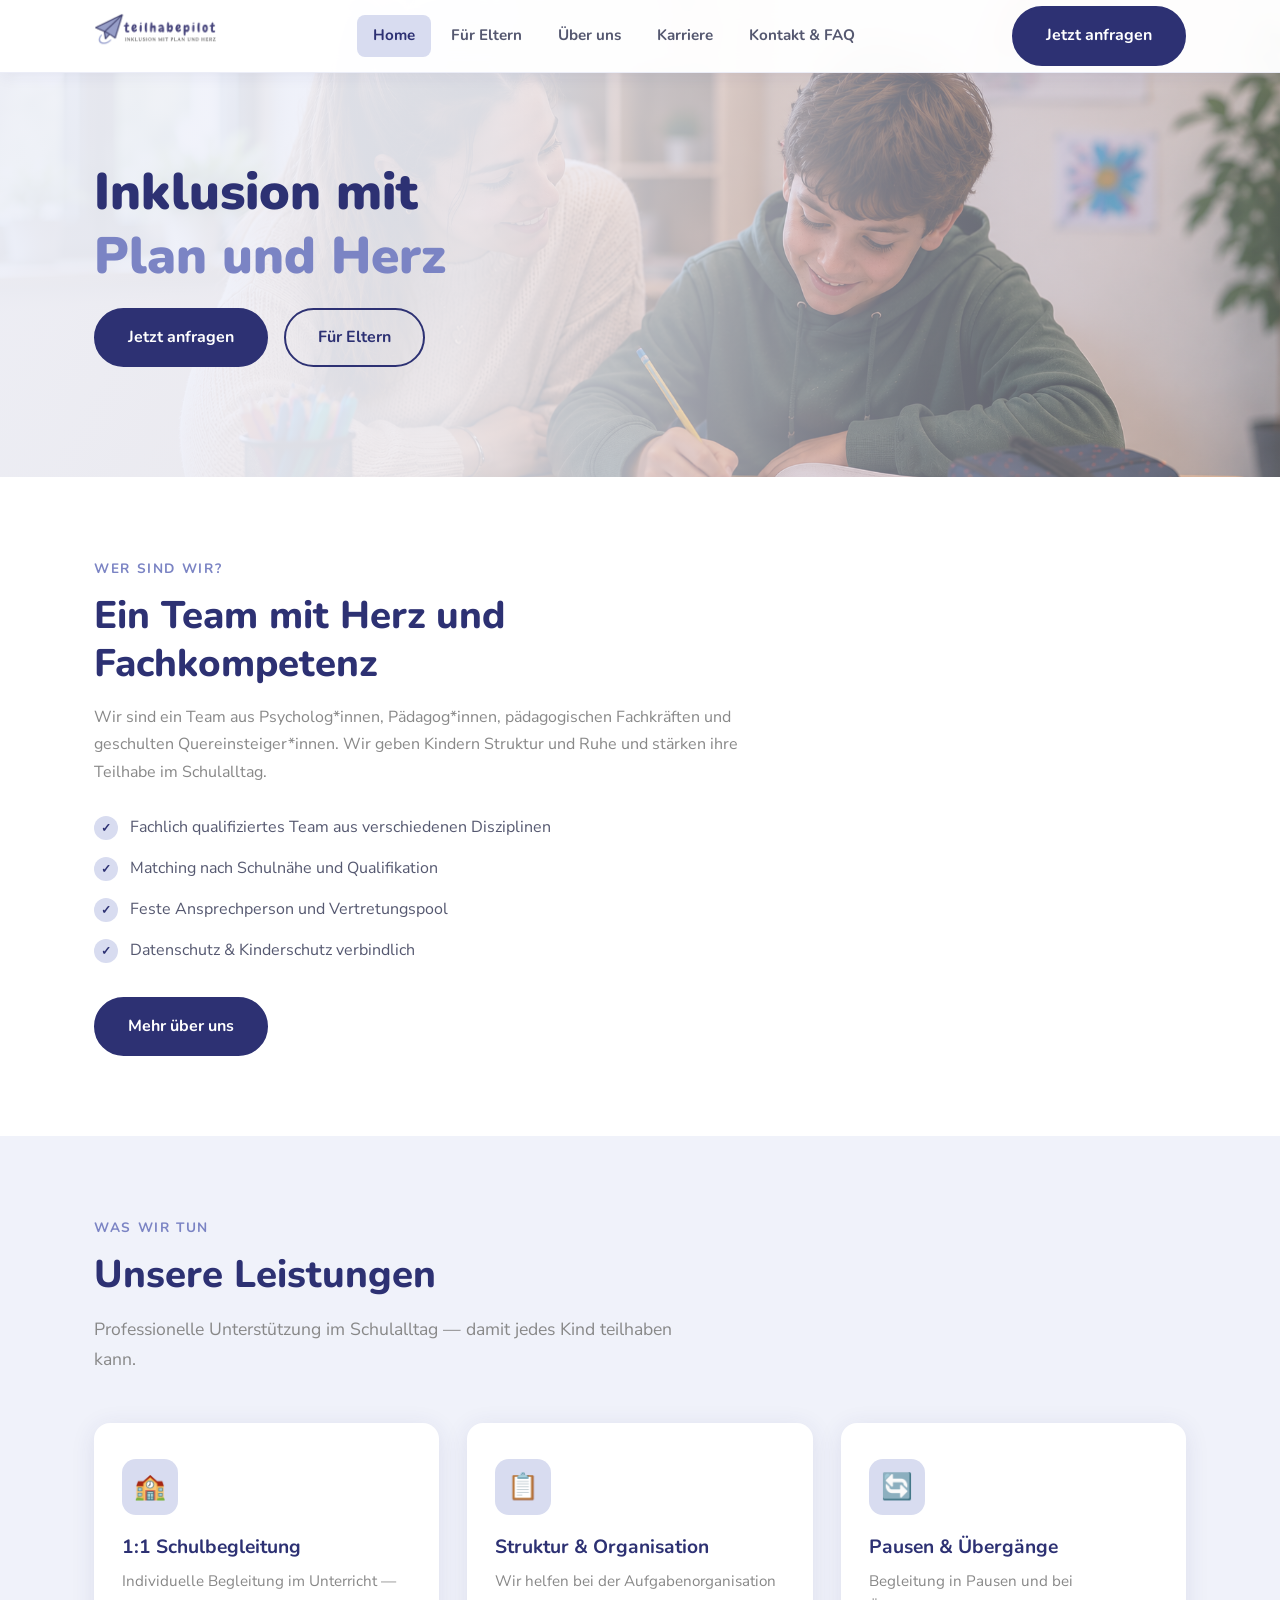
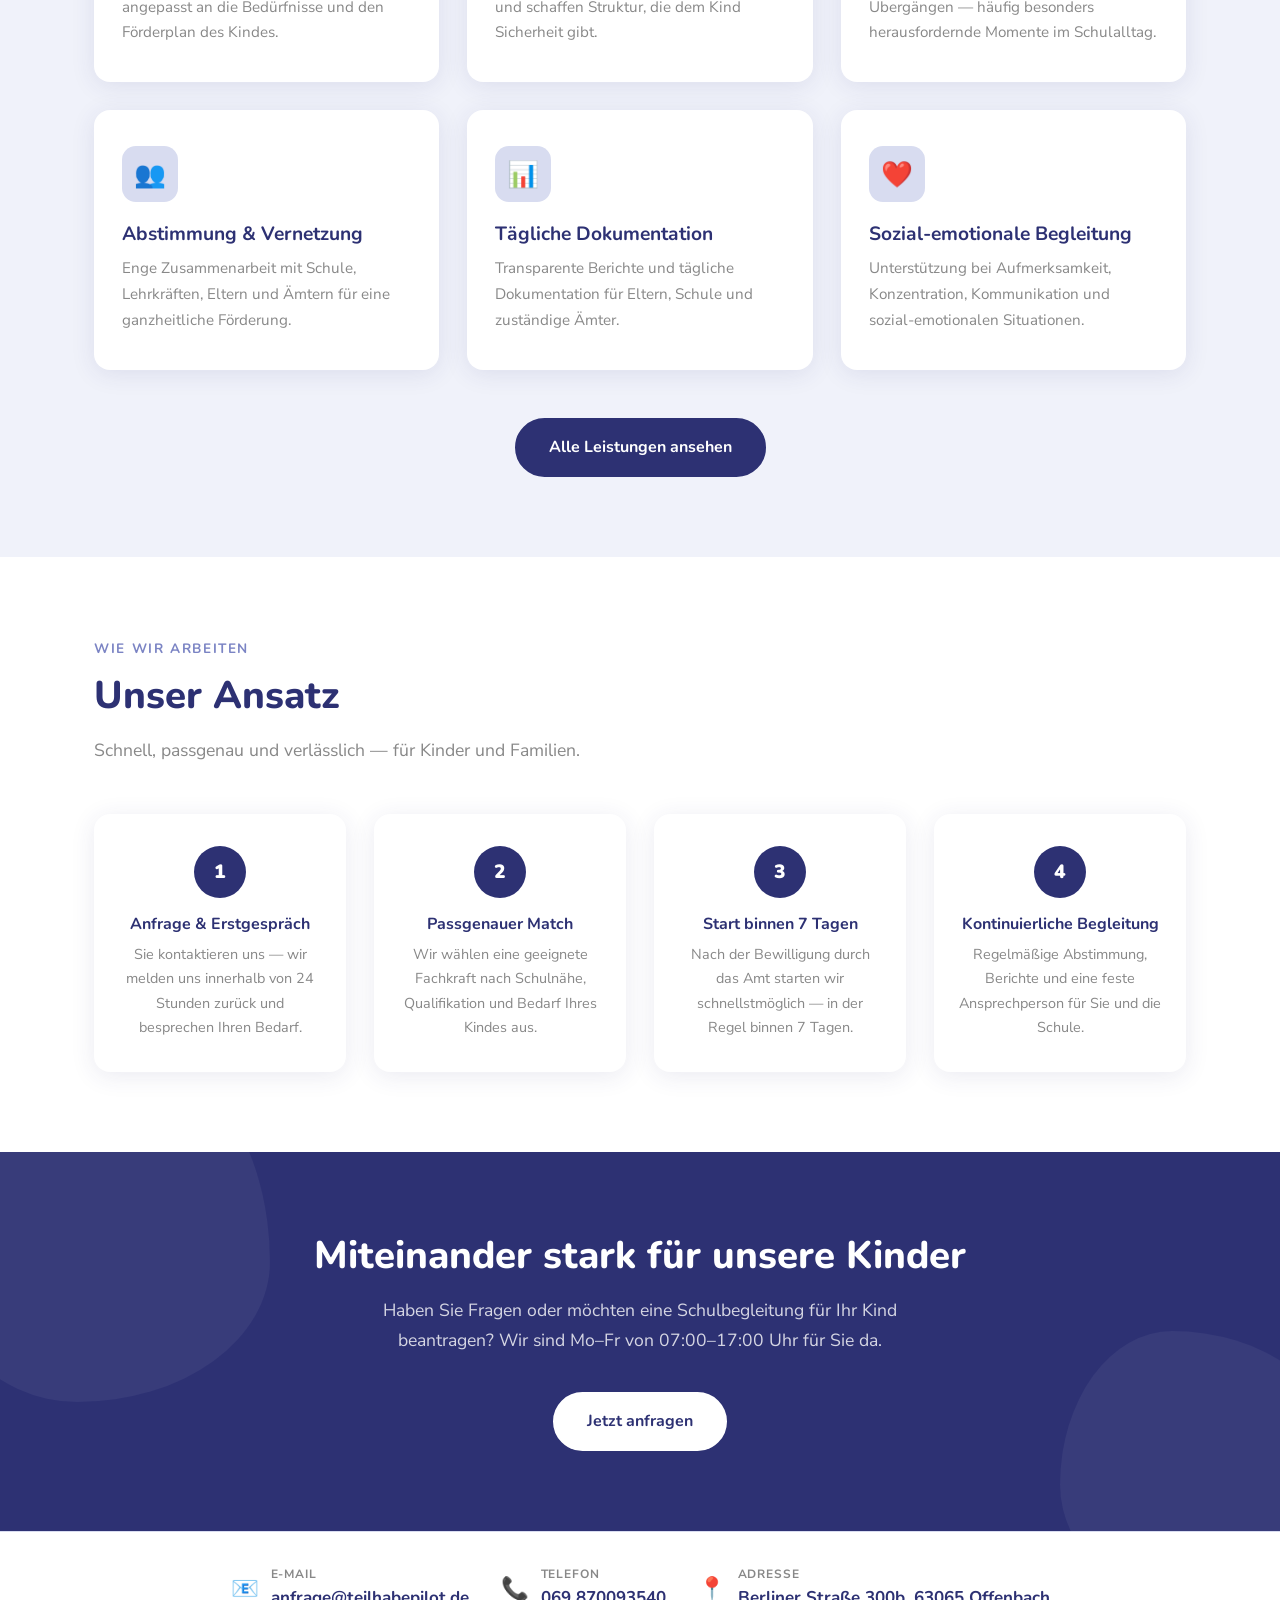
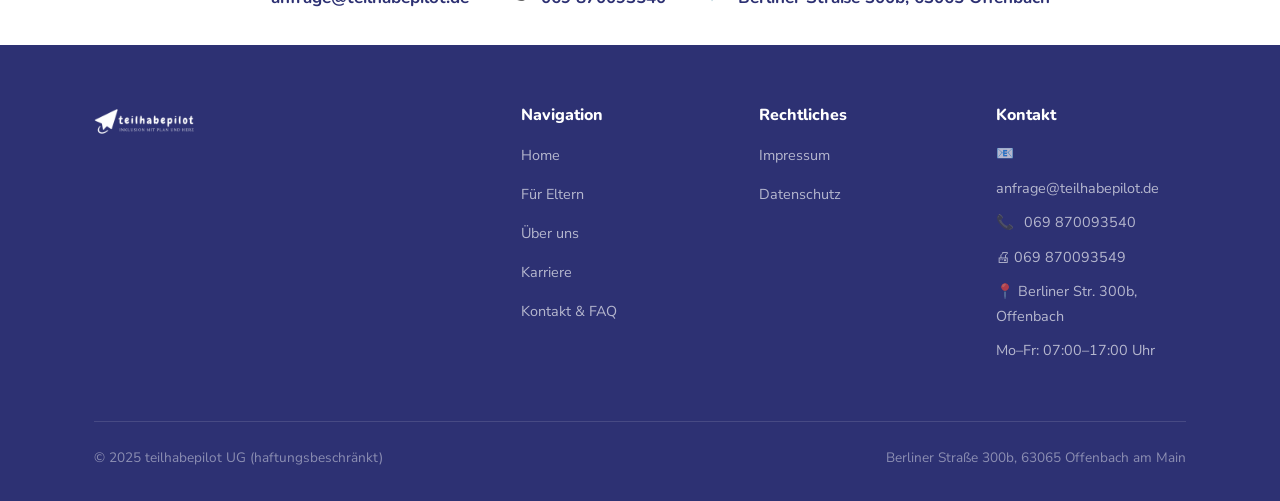
==== commit 8333b4c3: "Apply hero redesign markup and styles Companion to f3346fe: remove the side-column hero image markup" ====
--- a/index.html
+++ b/index.html
@@ -39,10 +39,6 @@
         <a href="fuer-eltern.html" class="btn btn-secondary">Für Eltern</a>
       </div>
     </div>
-    <div class="hero__image">
-      <div class="hero__image-blob"></div>
-      <img src="hero-schulbegleitung.jpeg" alt="Teilhabeassistenz begleitet ein Kind im Unterricht">
-    </div>
   </div>
 </section>
 
--- a/css/style.css
+++ b/css/style.css
@@ -204,41 +204,24 @@
 
 /* ---- Hero ---- */
 .hero {
-  padding-top: 140px;
-  padding-bottom: 80px;
+  padding-top: 160px;
+  padding-bottom: 110px;
   position: relative;
   overflow: hidden;
-}
-
-.hero::before {
-  content: '';
-  position: absolute;
-  top: -120px; right: -180px;
-  width: 700px; height: 700px;
-  background: var(--lavender);
-  border-radius: 60% 40% 55% 45% / 50% 60% 40% 50%;
-  z-index: 0;
-  opacity: 0.65;
-}
-.hero::after {
-  content: '';
-  position: absolute;
-  bottom: -80px; left: -100px;
-  width: 400px; height: 400px;
-  background: var(--lavender);
-  border-radius: 40% 60% 45% 55% / 55% 45% 55% 45%;
-  z-index: 0;
-  opacity: 0.4;
+  background-image:
+    linear-gradient(100deg, rgba(240,242,250,0.96) 0%, rgba(240,242,250,0.90) 38%, rgba(216,220,240,0.55) 68%, rgba(216,220,240,0.32) 100%),
+    url('../hero-bg.png');
+  background-size: cover;
+  background-position: center 28%;
+  background-repeat: no-repeat;
 }
 
 .hero__inner {
   position: relative;
   z-index: 1;
-  display: grid;
-  grid-template-columns: 1fr 1fr;
-  gap: 64px;
-  align-items: center;
-}
+}
+
+.hero__content { max-width: 560px; }
 
 .hero__badge {
   display: inline-flex;
@@ -263,28 +246,6 @@
 }
 
 .hero__actions { display: flex; gap: 16px; flex-wrap: wrap; }
-
-.hero__image {
-  position: relative;
-  display: flex;
-  justify-content: center;
-}
-
-.hero__image-blob {
-  position: absolute;
-  inset: -20px;
-  background: var(--lavender);
-  border-radius: 55% 45% 60% 40% / 45% 55% 45% 55%;
-  z-index: 0;
-}
-
-.hero__image img {
-  position: relative;
-  z-index: 1;
-  border-radius: 20px;
-  width: 100%;
-  max-width: 460px;
-}
 
 /* ---- Stats Bar ---- */
 .stats-bar {
@@ -875,8 +836,13 @@
 
 /* ---- Responsive ---- */
 @media (max-width: 900px) {
-  .hero__inner { grid-template-columns: 1fr; gap: 40px; }
-  .hero__image { display: none; }
+  .hero {
+    background-image:
+      linear-gradient(180deg, rgba(240,242,250,0.96) 0%, rgba(240,242,250,0.92) 45%, rgba(216,220,240,0.65) 100%),
+      url('../hero-bg.png');
+    background-position: center 20%;
+  }
+  .hero__content { max-width: none; }
   .two-col { grid-template-columns: 1fr; gap: 40px; }
   .two-col--reverse { direction: ltr; }
   .kontakt-grid { grid-template-columns: 1fr; gap: 40px; }
@@ -890,7 +856,7 @@
   .stats-bar__inner { grid-template-columns: repeat(2, 1fr); }
   .footer__inner { grid-template-columns: 1fr; gap: 32px; }
   .job-card { flex-direction: column; }
-  .hero { padding-top: 110px; }
+  .hero { padding-top: 110px; padding-bottom: 60px; }
   .hero__actions { flex-direction: column; }
   .btn { justify-content: center; }
   .contact-form { padding: 24px; }
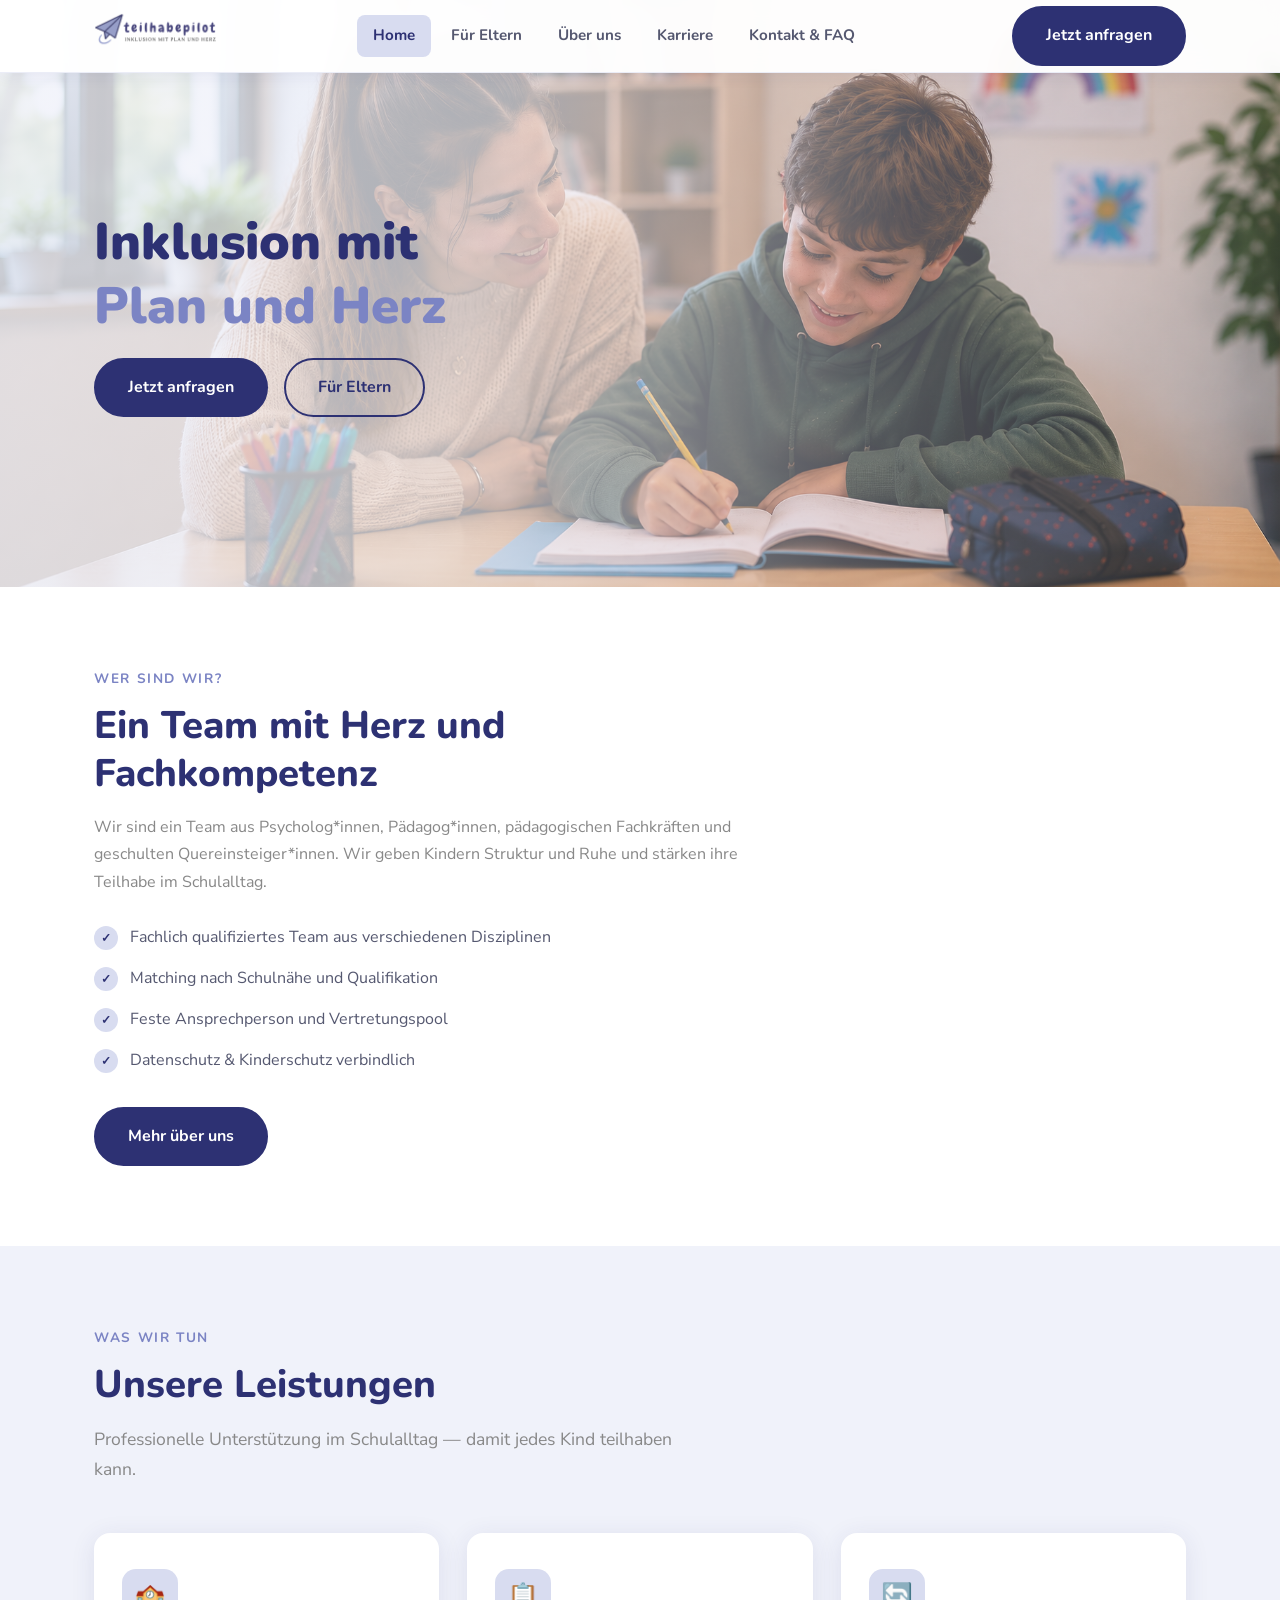
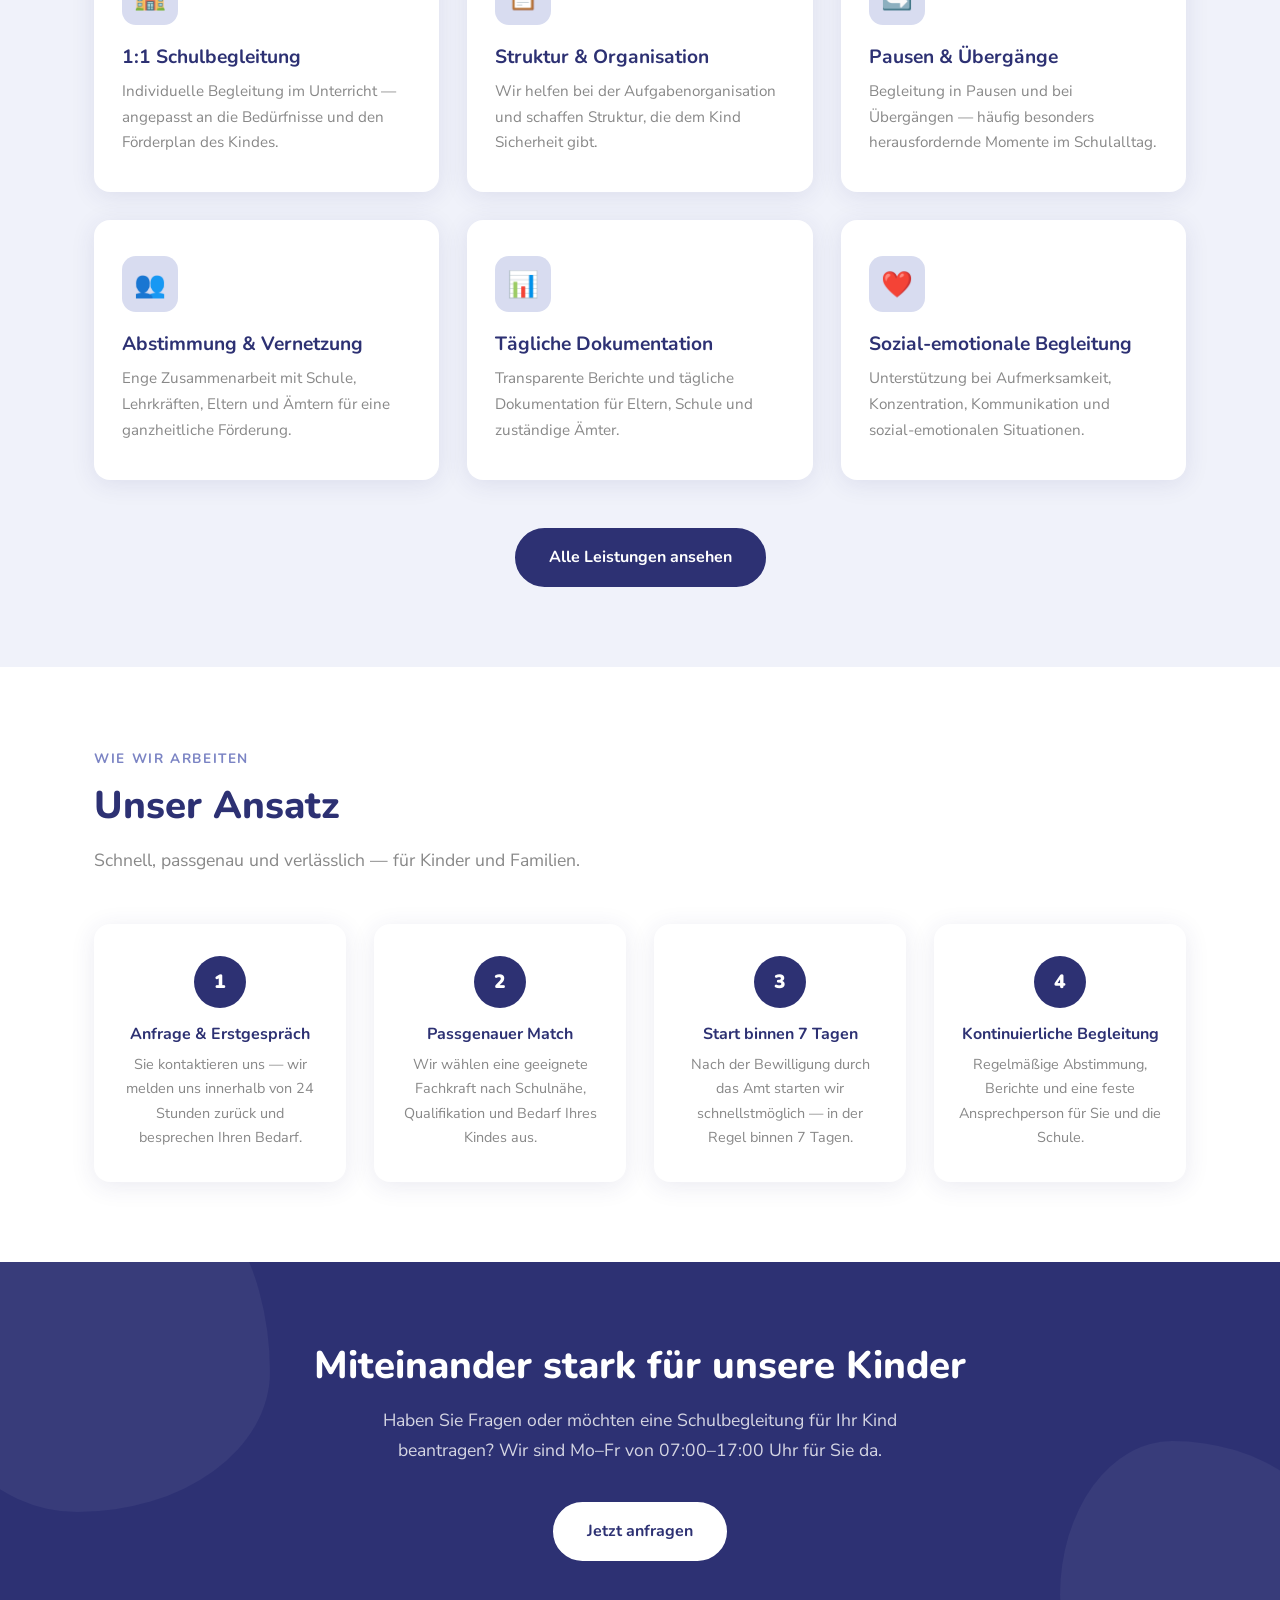
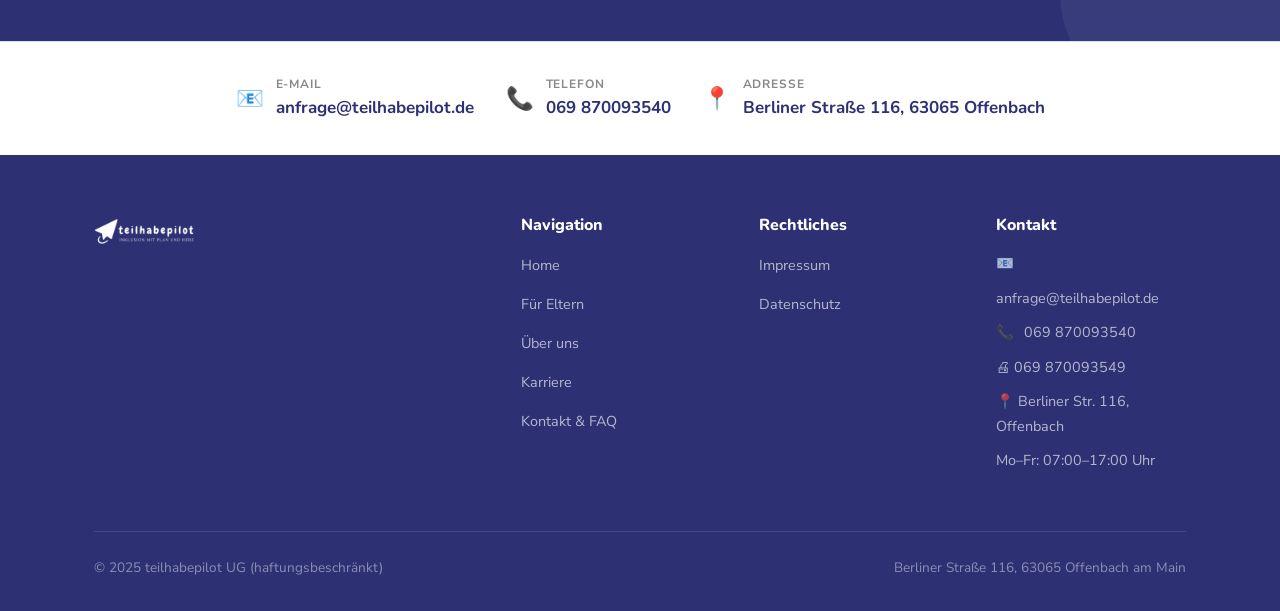
==== commit 804ec6d6: "Fix address, center mobile contact strip, redesign mobile hero - Correct house number across all pag" ====
--- a/index.html
+++ b/index.html
@@ -39,6 +39,7 @@
         <a href="fuer-eltern.html" class="btn btn-secondary">Für Eltern</a>
       </div>
     </div>
+    <img src="hero-bg.png" alt="Teilhabeassistenz begleitet ein Kind im Unterricht" class="hero__mobile-image">
   </div>
 </section>
 
@@ -152,26 +153,26 @@
 
 <!-- CONTACT STRIP -->
 <div style="background:var(--white); padding:32px 0; border-top:1px solid var(--lavender);">
-  <div class="container" style="display:flex; flex-wrap:wrap; gap:32px; justify-content:center; align-items:center;">
-    <div style="display:flex;align-items:center;gap:12px;">
+  <div class="container contact-strip">
+    <div class="contact-strip__item">
       <span style="font-size:1.4rem;">📧</span>
       <div>
         <div style="font-size:0.75rem;color:var(--light-gray);font-weight:700;text-transform:uppercase;letter-spacing:0.08em;">E-Mail</div>
         <a href="mailto:anfrage@teilhabepilot.de" style="font-family:'Nunito',sans-serif;font-weight:700;color:var(--indigo);">anfrage@teilhabepilot.de</a>
       </div>
     </div>
-    <div style="display:flex;align-items:center;gap:12px;">
+    <div class="contact-strip__item">
       <span style="font-size:1.4rem;">📞</span>
       <div>
         <div style="font-size:0.75rem;color:var(--light-gray);font-weight:700;text-transform:uppercase;letter-spacing:0.08em;">Telefon</div>
         <a href="tel:069870093540" style="font-family:'Nunito',sans-serif;font-weight:700;color:var(--indigo);">069 870093540</a>
       </div>
     </div>
-    <div style="display:flex;align-items:center;gap:12px;">
+    <div class="contact-strip__item">
       <span style="font-size:1.4rem;">📍</span>
       <div>
         <div style="font-size:0.75rem;color:var(--light-gray);font-weight:700;text-transform:uppercase;letter-spacing:0.08em;">Adresse</div>
-        <span style="font-family:'Nunito',sans-serif;font-weight:700;color:var(--indigo);">Berliner Straße 300b, 63065 Offenbach</span>
+        <span style="font-family:'Nunito',sans-serif;font-weight:700;color:var(--indigo);">Berliner Straße 116, 63065 Offenbach</span>
       </div>
     </div>
   </div>
@@ -206,13 +207,13 @@
         <div class="footer__contact-item">📧 <a href="mailto:anfrage@teilhabepilot.de">anfrage@teilhabepilot.de</a></div>
         <div class="footer__contact-item">📞 <a href="tel:069870093540">069 870093540</a></div>
         <div class="footer__contact-item">🖨 069 870093549</div>
-        <div class="footer__contact-item">📍 Berliner Str. 300b, Offenbach</div>
+        <div class="footer__contact-item">📍 Berliner Str. 116, Offenbach</div>
         <div class="footer__contact-item" style="margin-top:8px;">Mo–Fr: 07:00–17:00 Uhr</div>
       </div>
     </div>
     <div class="footer__bottom">
       <span>© 2025 teilhabepilot UG (haftungsbeschränkt)</span>
-      <span>Berliner Straße 300b, 63065 Offenbach am Main</span>
+      <span>Berliner Straße 116, 63065 Offenbach am Main</span>
     </div>
   </div>
 </footer>
--- a/css/style.css
+++ b/css/style.css
@@ -204,12 +204,12 @@
 
 /* ---- Hero ---- */
 .hero {
-  padding-top: 160px;
-  padding-bottom: 110px;
+  padding-top: 210px;
+  padding-bottom: 170px;
   position: relative;
   overflow: hidden;
   background-image:
-    linear-gradient(100deg, rgba(240,242,250,0.96) 0%, rgba(240,242,250,0.90) 38%, rgba(216,220,240,0.55) 68%, rgba(216,220,240,0.32) 100%),
+    linear-gradient(100deg, rgba(240,242,250,0.82) 0%, rgba(240,242,250,0.72) 38%, rgba(216,220,240,0.38) 68%, rgba(216,220,240,0.16) 100%),
     url('../hero-bg.png');
   background-size: cover;
   background-position: center 28%;
@@ -246,6 +246,8 @@
 }
 
 .hero__actions { display: flex; gap: 16px; flex-wrap: wrap; }
+
+.hero__mobile-image { display: none; }
 
 /* ---- Stats Bar ---- */
 .stats-bar {
@@ -499,6 +501,21 @@
 .cta-section h2 { color: var(--white); }
 .cta-section p { color: rgba(255,255,255,0.8); margin: 16px auto 36px; max-width: 560px; font-size: 1.1rem; }
 .cta-section__actions { display: flex; gap: 16px; justify-content: center; flex-wrap: wrap; }
+
+/* ---- Contact Strip ---- */
+.contact-strip {
+  display: flex;
+  flex-wrap: wrap;
+  gap: 32px;
+  justify-content: center;
+  align-items: center;
+}
+
+.contact-strip__item {
+  display: flex;
+  align-items: center;
+  gap: 12px;
+}
 
 /* ---- Contact Info ---- */
 .contact-info {
@@ -837,12 +854,18 @@
 /* ---- Responsive ---- */
 @media (max-width: 900px) {
   .hero {
-    background-image:
-      linear-gradient(180deg, rgba(240,242,250,0.96) 0%, rgba(240,242,250,0.92) 45%, rgba(216,220,240,0.65) 100%),
-      url('../hero-bg.png');
-    background-position: center 20%;
+    background-image: none;
+    padding-top: 130px;
+    padding-bottom: 56px;
   }
   .hero__content { max-width: none; }
+  .hero__mobile-image {
+    display: block;
+    width: 100%;
+    border-radius: 20px;
+    margin-top: 32px;
+    box-shadow: var(--shadow-lg);
+  }
   .two-col { grid-template-columns: 1fr; gap: 40px; }
   .two-col--reverse { direction: ltr; }
   .kontakt-grid { grid-template-columns: 1fr; gap: 40px; }
@@ -856,8 +879,10 @@
   .stats-bar__inner { grid-template-columns: repeat(2, 1fr); }
   .footer__inner { grid-template-columns: 1fr; gap: 32px; }
   .job-card { flex-direction: column; }
-  .hero { padding-top: 110px; padding-bottom: 60px; }
+  .hero { padding-top: 130px; padding-bottom: 90px; }
   .hero__actions { flex-direction: column; }
   .btn { justify-content: center; }
   .contact-form { padding: 24px; }
-}
+  .contact-strip { flex-direction: column; gap: 20px; }
+  .contact-strip__item { flex-direction: column; text-align: center; gap: 6px; }
+}
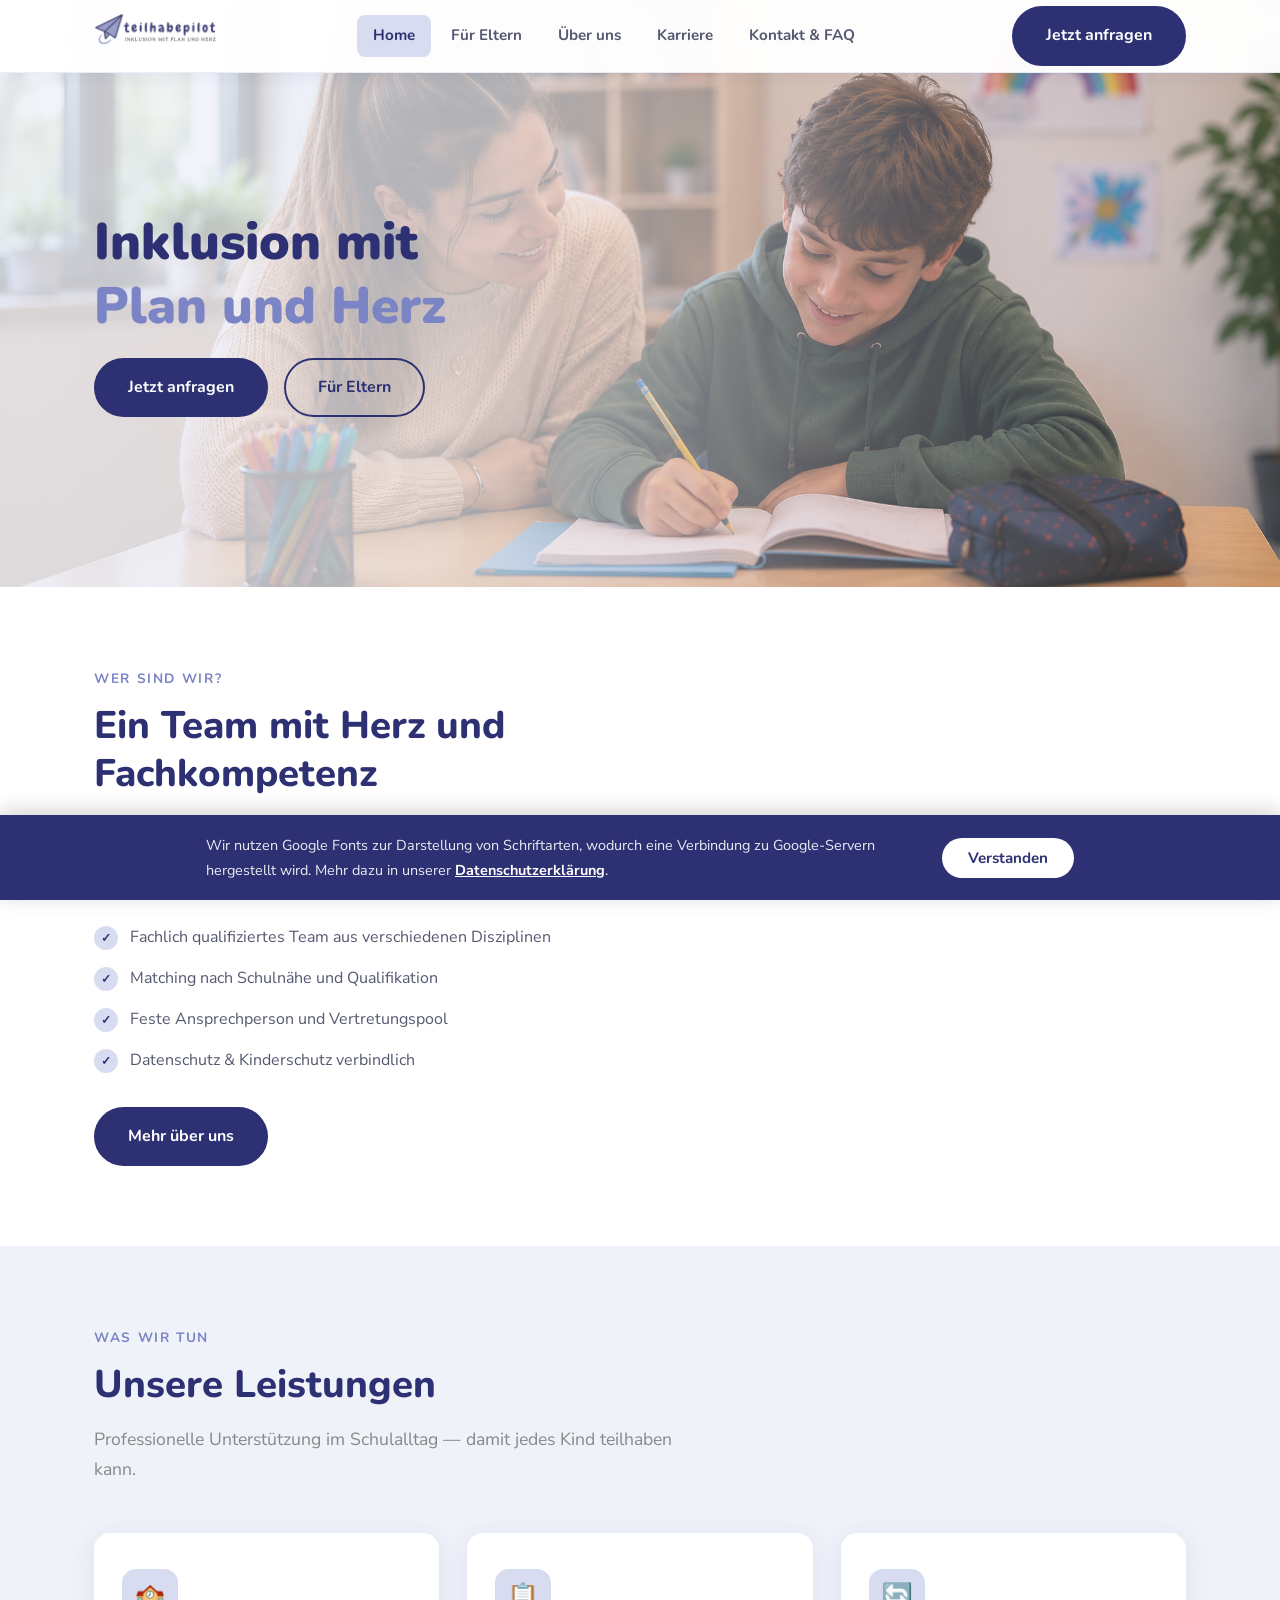
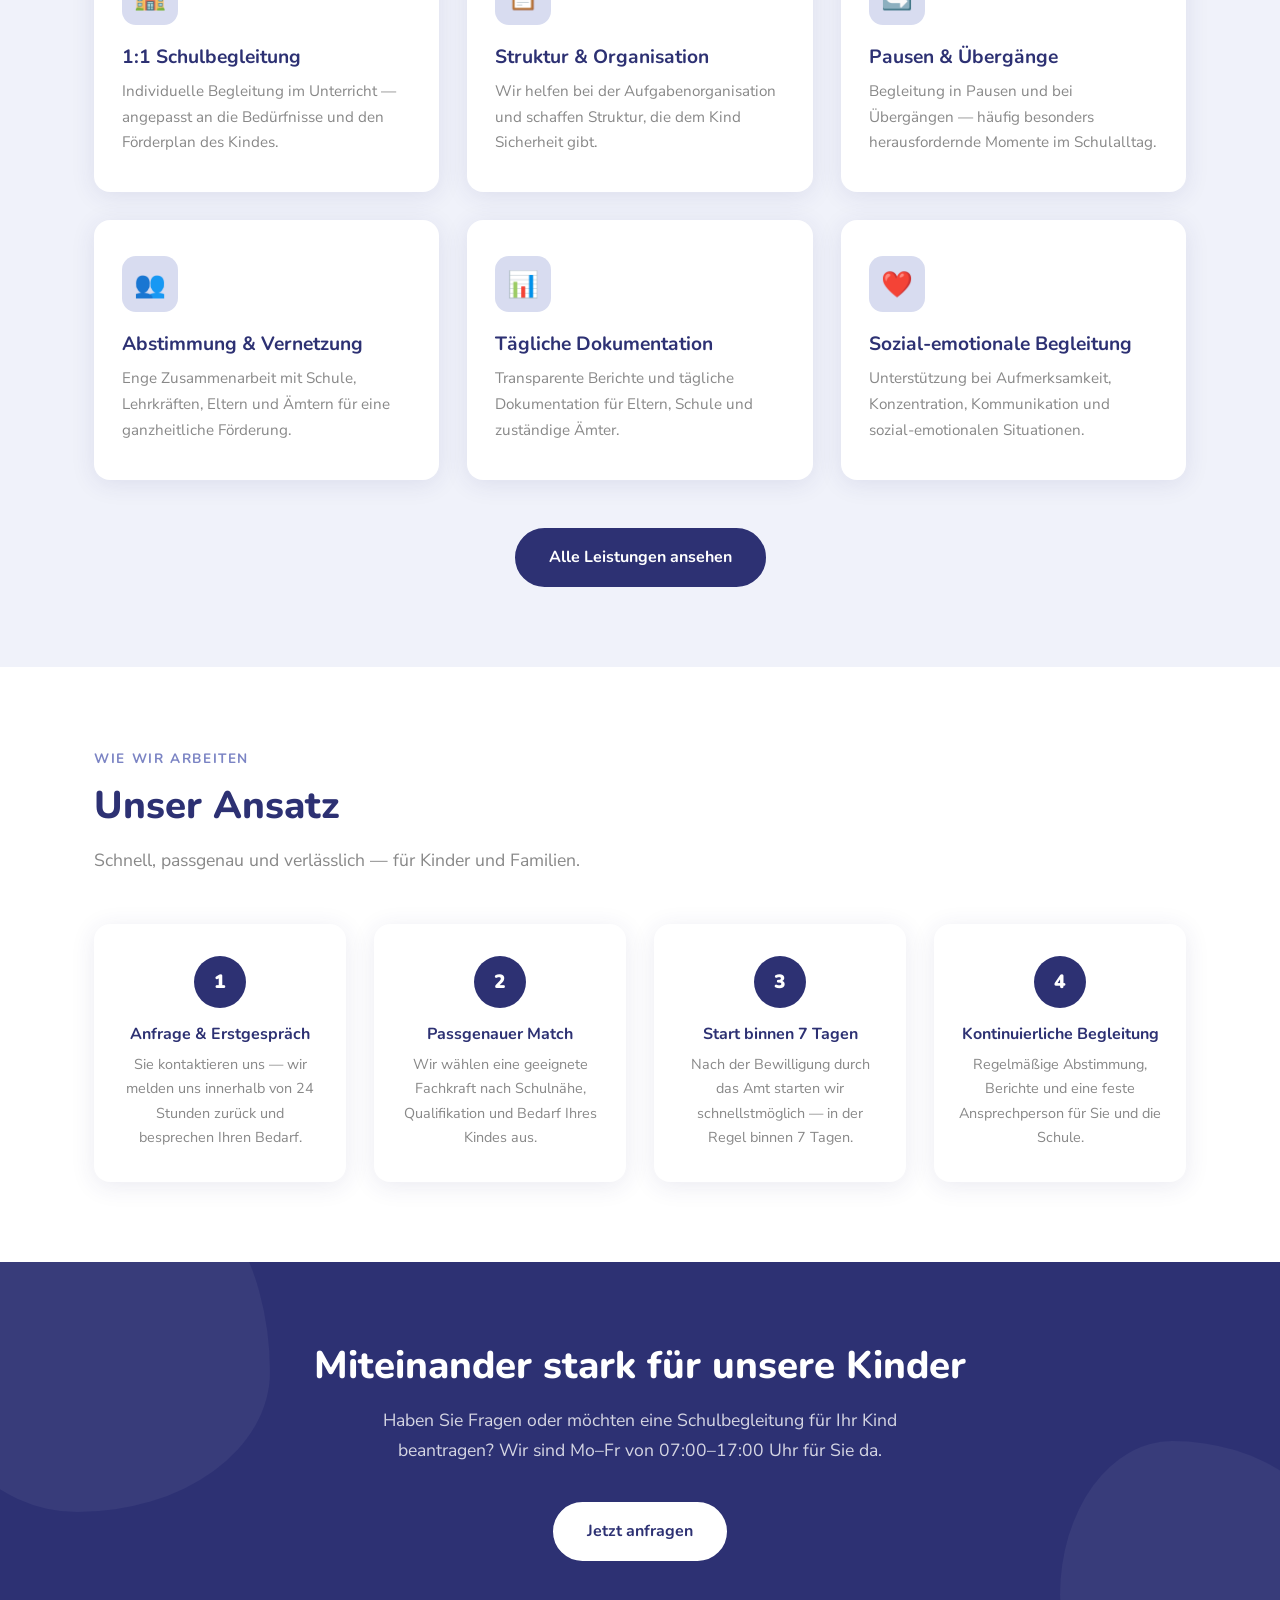
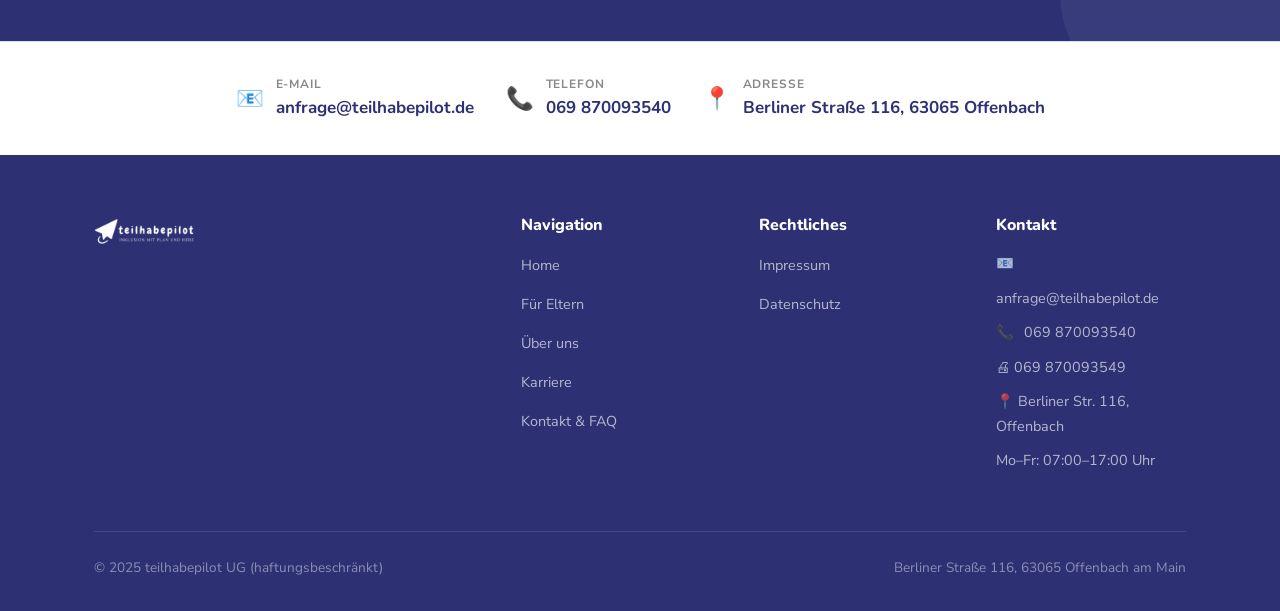
==== commit f517b16d: "Add Impressum and Datenschutz pages, privacy banner, contact cleanup - New impressum.html with compa" ====
--- a/index.html
+++ b/index.html
@@ -39,7 +39,6 @@
         <a href="fuer-eltern.html" class="btn btn-secondary">Für Eltern</a>
       </div>
     </div>
-    <img src="hero-bg.png" alt="Teilhabeassistenz begleitet ein Kind im Unterricht" class="hero__mobile-image">
   </div>
 </section>
 
@@ -198,8 +197,8 @@
       <div>
         <h4 class="footer__heading">Rechtliches</h4>
         <ul class="footer__links">
-          <li><a href="#">Impressum</a></li>
-          <li><a href="#">Datenschutz</a></li>
+          <li><a href="impressum.html">Impressum</a></li>
+          <li><a href="datenschutz.html">Datenschutz</a></li>
         </ul>
       </div>
       <div>
@@ -218,6 +217,12 @@
   </div>
 </footer>
 
+<!-- PRIVACY BANNER -->
+<div class="privacy-banner hidden" id="privacyBanner">
+  <p>Wir nutzen Google Fonts zur Darstellung von Schriftarten, wodurch eine Verbindung zu Google-Servern hergestellt wird. Mehr dazu in unserer <a href="datenschutz.html">Datenschutzerklärung</a>.</p>
+  <button class="privacy-banner__btn" id="privacyBannerOk">Verstanden</button>
+</div>
+
 <script src="js/main.js"></script>
 </body>
 </html>
--- a/css/style.css
+++ b/css/style.css
@@ -246,8 +246,6 @@
 }
 
 .hero__actions { display: flex; gap: 16px; flex-wrap: wrap; }
-
-.hero__mobile-image { display: none; }
 
 /* ---- Stats Bar ---- */
 .stats-bar {
@@ -854,18 +852,23 @@
 /* ---- Responsive ---- */
 @media (max-width: 900px) {
   .hero {
-    background-image: none;
-    padding-top: 130px;
-    padding-bottom: 56px;
+    min-height: 560px;
+    padding-top: 90px;
+    padding-bottom: 0;
+    display: flex;
+    background-image:
+      linear-gradient(180deg, rgba(240,242,250,0.08) 0%, rgba(240,242,250,0.35) 58%, rgba(216,220,240,0.92) 100%),
+      url('../hero-bg.png');
+    background-position: center top;
+  }
+  .hero__inner {
+    width: 100%;
+    display: flex;
+    flex-direction: column;
+    justify-content: flex-end;
+    padding-bottom: 48px;
   }
   .hero__content { max-width: none; }
-  .hero__mobile-image {
-    display: block;
-    width: 100%;
-    border-radius: 20px;
-    margin-top: 32px;
-    box-shadow: var(--shadow-lg);
-  }
   .two-col { grid-template-columns: 1fr; gap: 40px; }
   .two-col--reverse { direction: ltr; }
   .kontakt-grid { grid-template-columns: 1fr; gap: 40px; }
@@ -879,10 +882,44 @@
   .stats-bar__inner { grid-template-columns: repeat(2, 1fr); }
   .footer__inner { grid-template-columns: 1fr; gap: 32px; }
   .job-card { flex-direction: column; }
-  .hero { padding-top: 130px; padding-bottom: 90px; }
   .hero__actions { flex-direction: column; }
   .btn { justify-content: center; }
   .contact-form { padding: 24px; }
   .contact-strip { flex-direction: column; gap: 20px; }
   .contact-strip__item { flex-direction: column; text-align: center; gap: 6px; }
 }
+
+/* ---- Privacy Banner ---- */
+.privacy-banner {
+  position: fixed;
+  bottom: 0; left: 0; right: 0;
+  z-index: 2000;
+  background: var(--indigo);
+  color: rgba(255,255,255,0.9);
+  padding: 18px 24px;
+  display: flex;
+  flex-wrap: wrap;
+  align-items: center;
+  justify-content: center;
+  gap: 16px;
+  font-size: 0.9rem;
+  box-shadow: 0 -4px 20px rgba(0,0,0,0.18);
+}
+.privacy-banner.hidden { display: none; }
+.privacy-banner p { max-width: 720px; margin: 0; }
+.privacy-banner a { color: var(--white); font-weight: 700; text-decoration: underline; }
+.privacy-banner__btn {
+  background: var(--white);
+  color: var(--indigo);
+  border: none;
+  padding: 10px 26px;
+  border-radius: 50px;
+  font-family: 'Nunito', sans-serif;
+  font-weight: 700;
+  font-size: 0.95rem;
+  cursor: pointer;
+  flex-shrink: 0;
+  white-space: nowrap;
+  transition: transform var(--transition);
+}
+.privacy-banner__btn:hover { transform: translateY(-2px); }
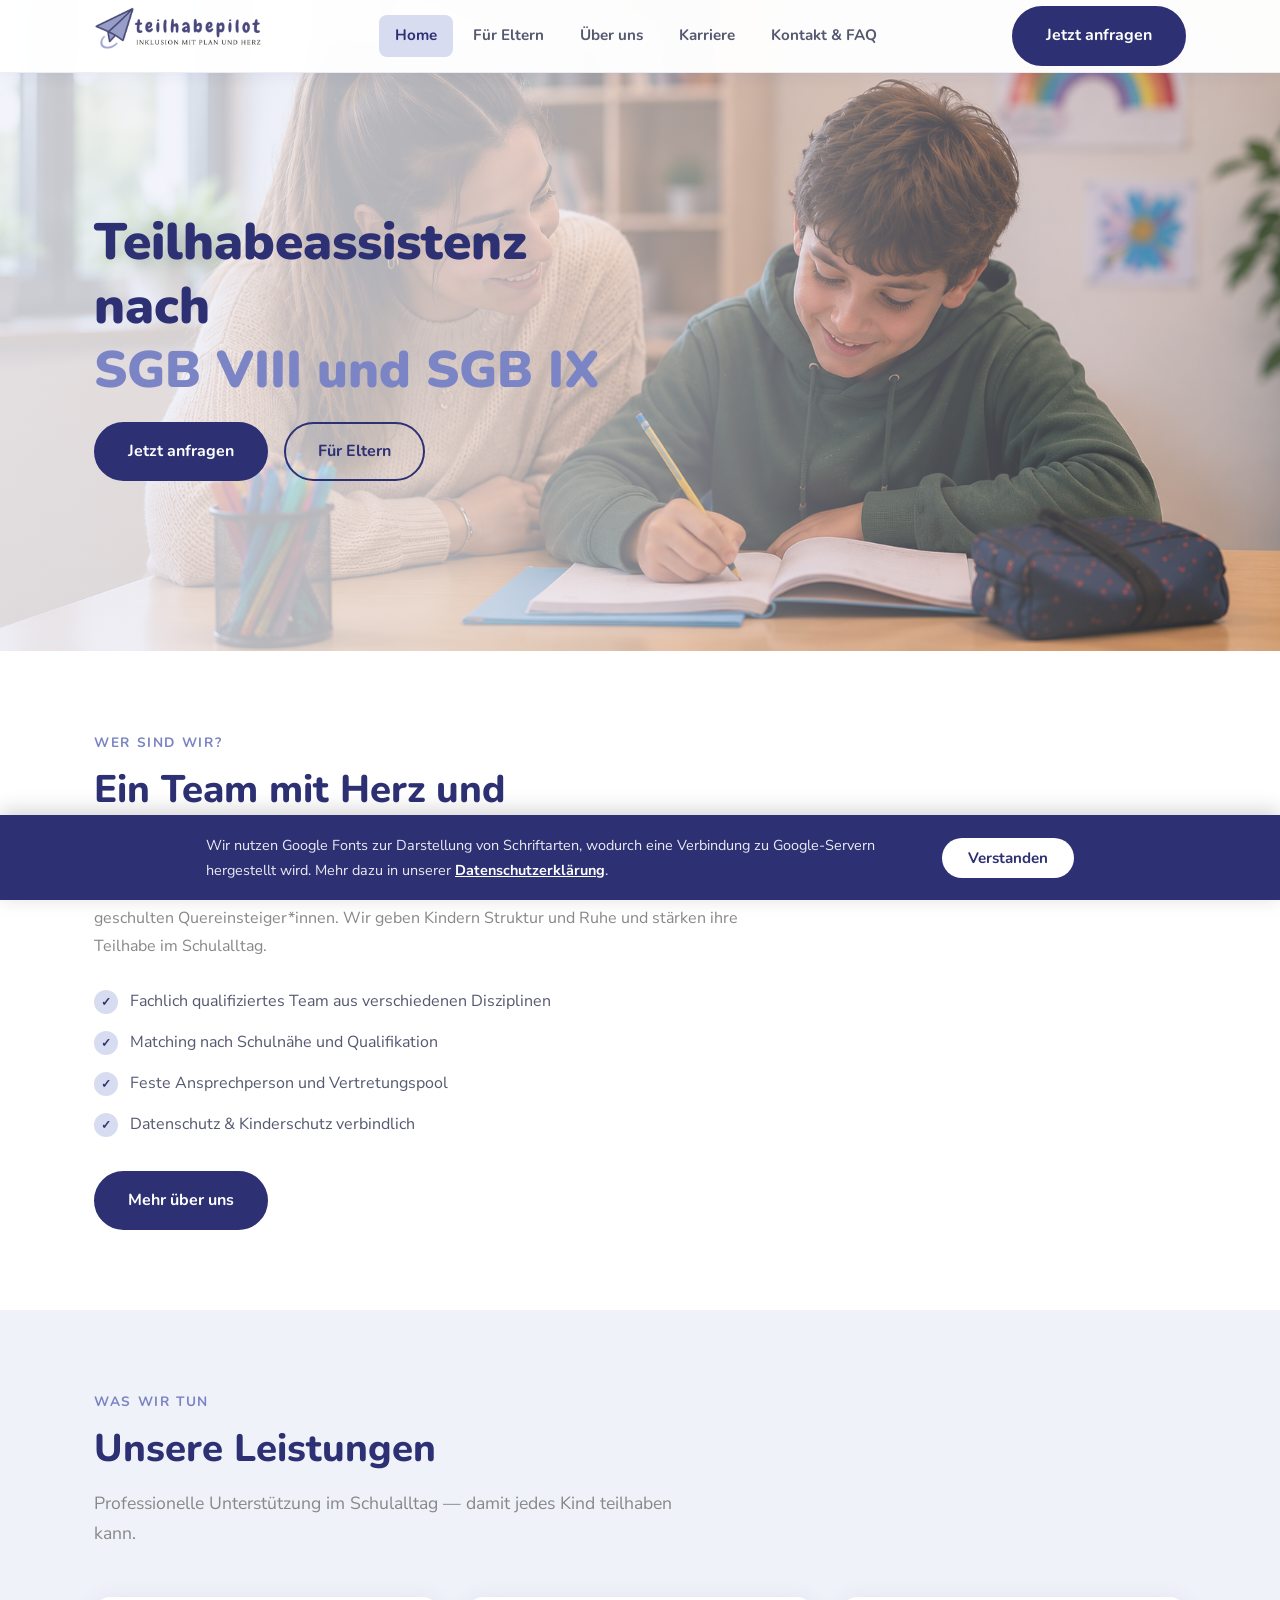
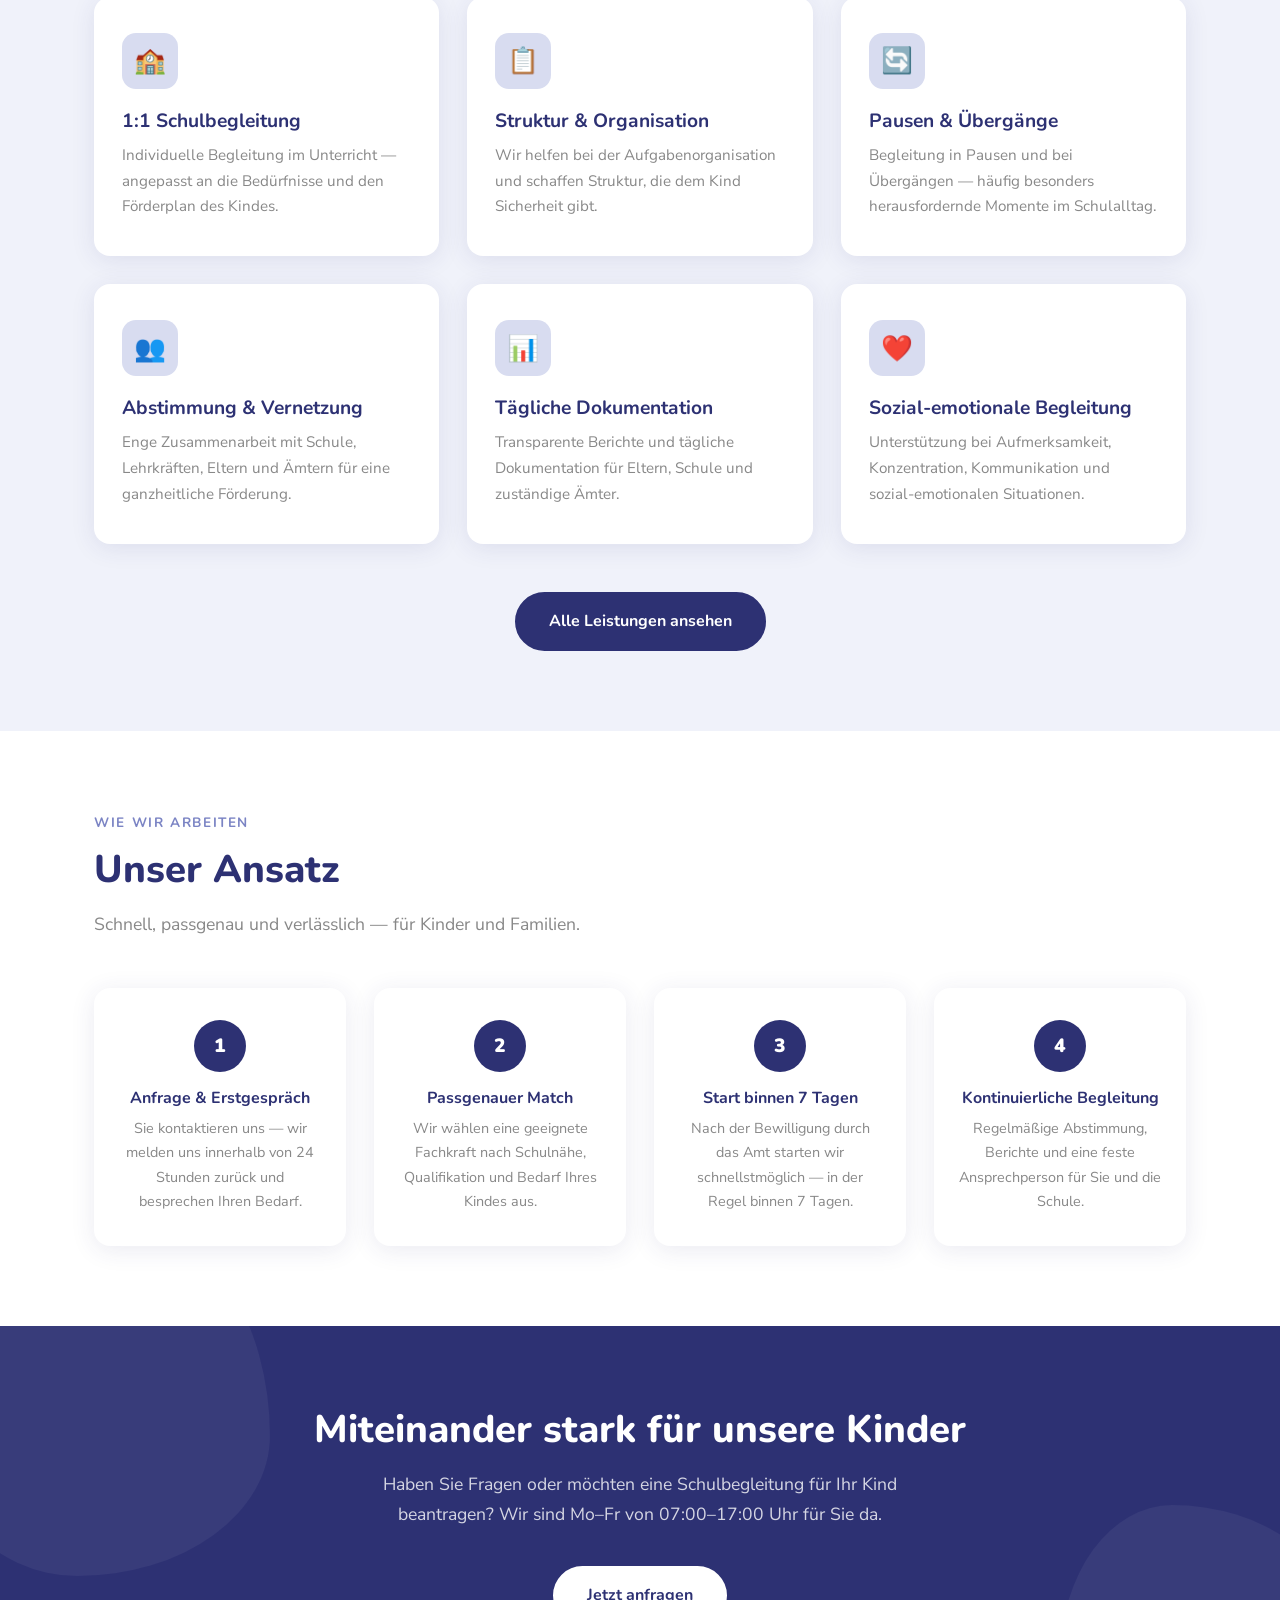
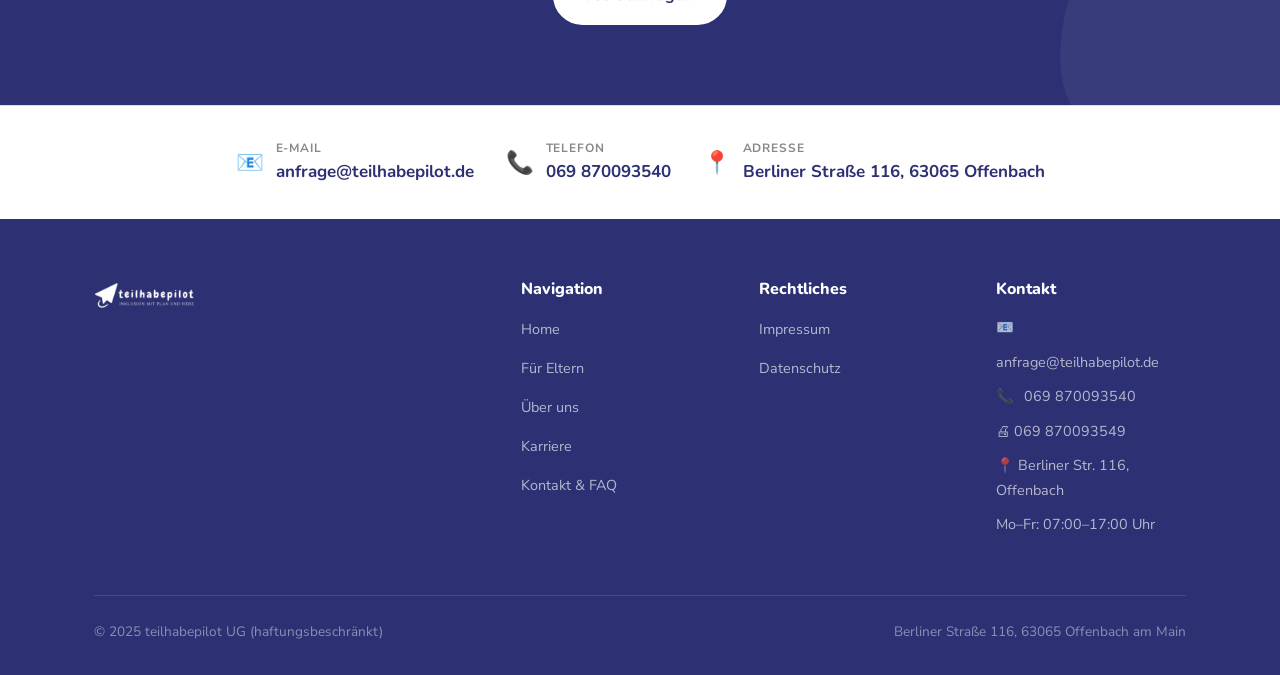
==== commit d764dd87: "Karriere wording, bigger logo, new hero headline, form cleanup" ====
--- a/index.html
+++ b/index.html
@@ -33,7 +33,7 @@
 <section class="hero">
   <div class="container hero__inner">
     <div class="hero__content">
-      <h1 class="hero__title">Inklusion mit<br><span style="color:var(--periwinkle)">Plan und Herz</span></h1>
+      <h1 class="hero__title">Teilhabeassistenz nach<br><span style="color:var(--periwinkle)">SGB VIII und SGB IX</span></h1>
       <div class="hero__actions">
         <a href="kontakt.html" class="btn btn-primary">Jetzt anfragen</a>
         <a href="fuer-eltern.html" class="btn btn-secondary">Für Eltern</a>
--- a/css/style.css
+++ b/css/style.css
@@ -152,7 +152,7 @@
 }
 
 .navbar__logo img {
-  height: 44px;
+  height: 60px;
   width: auto;
 }
 
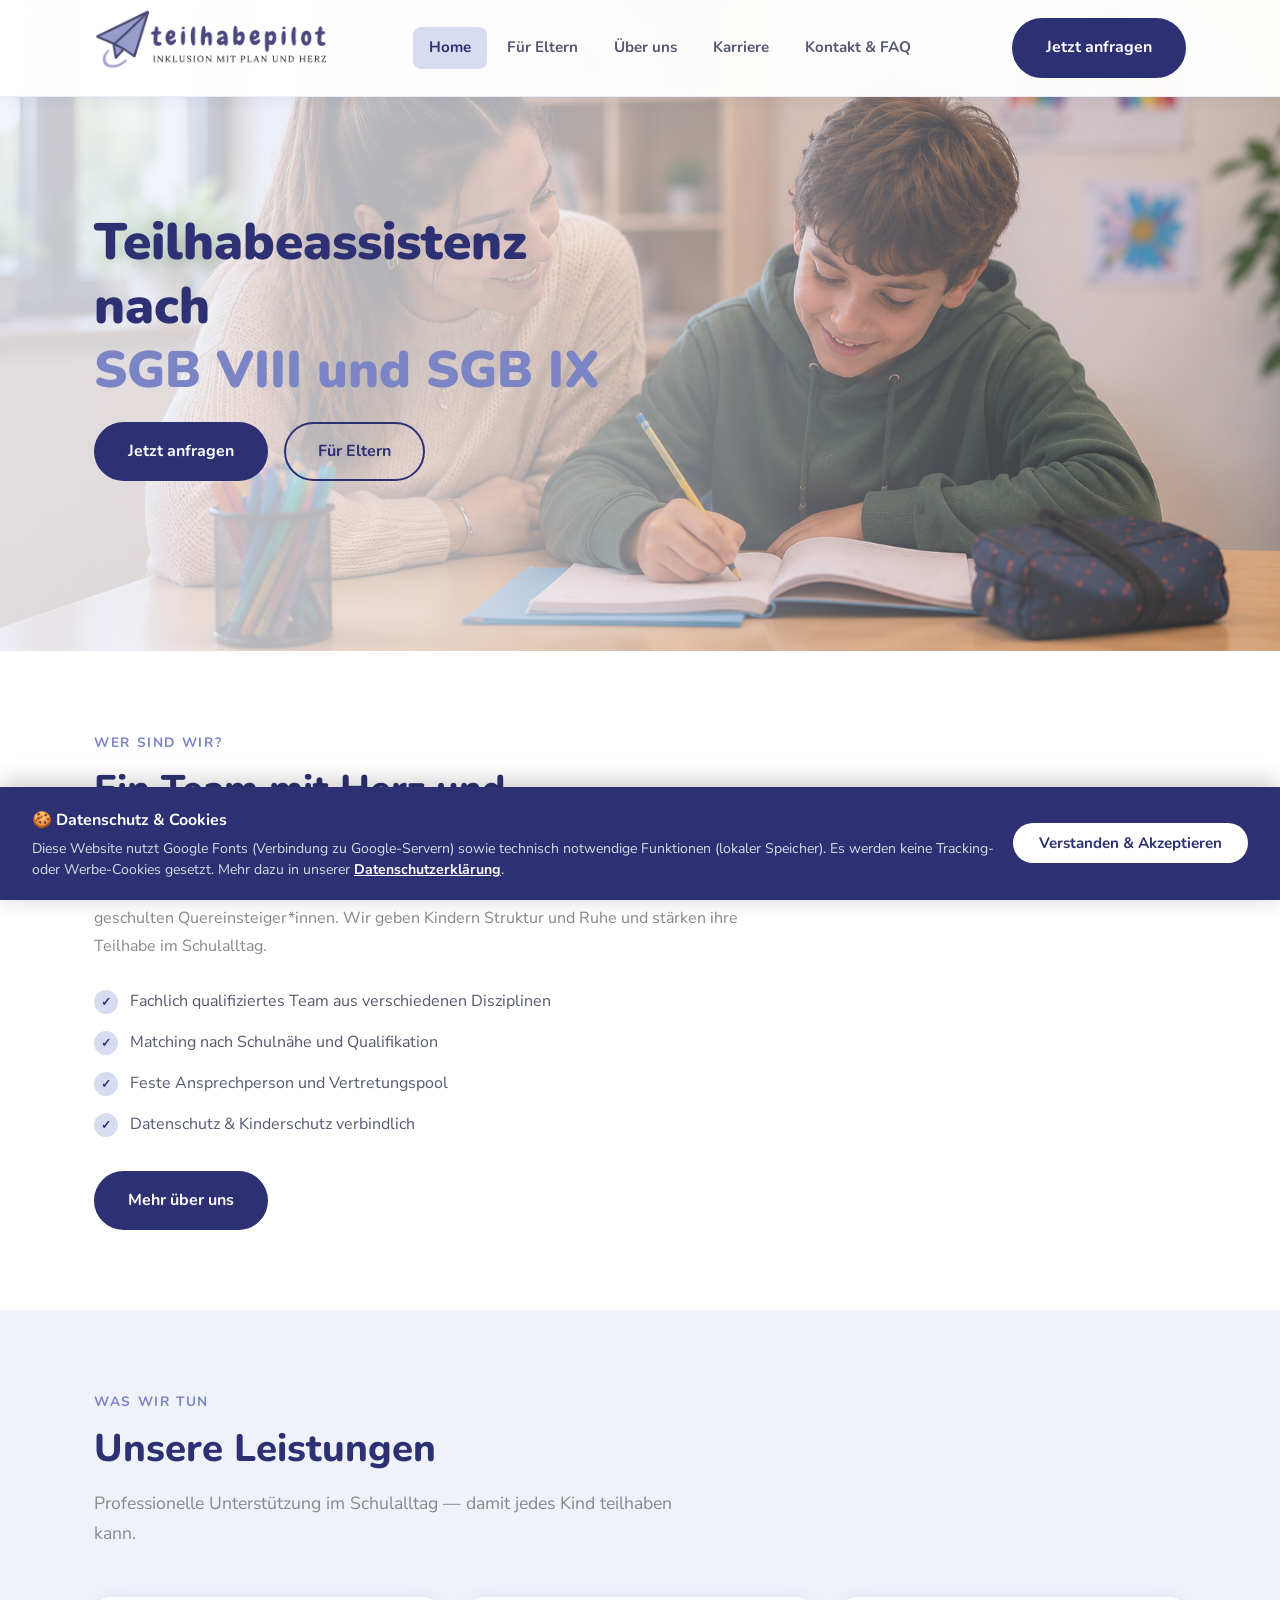
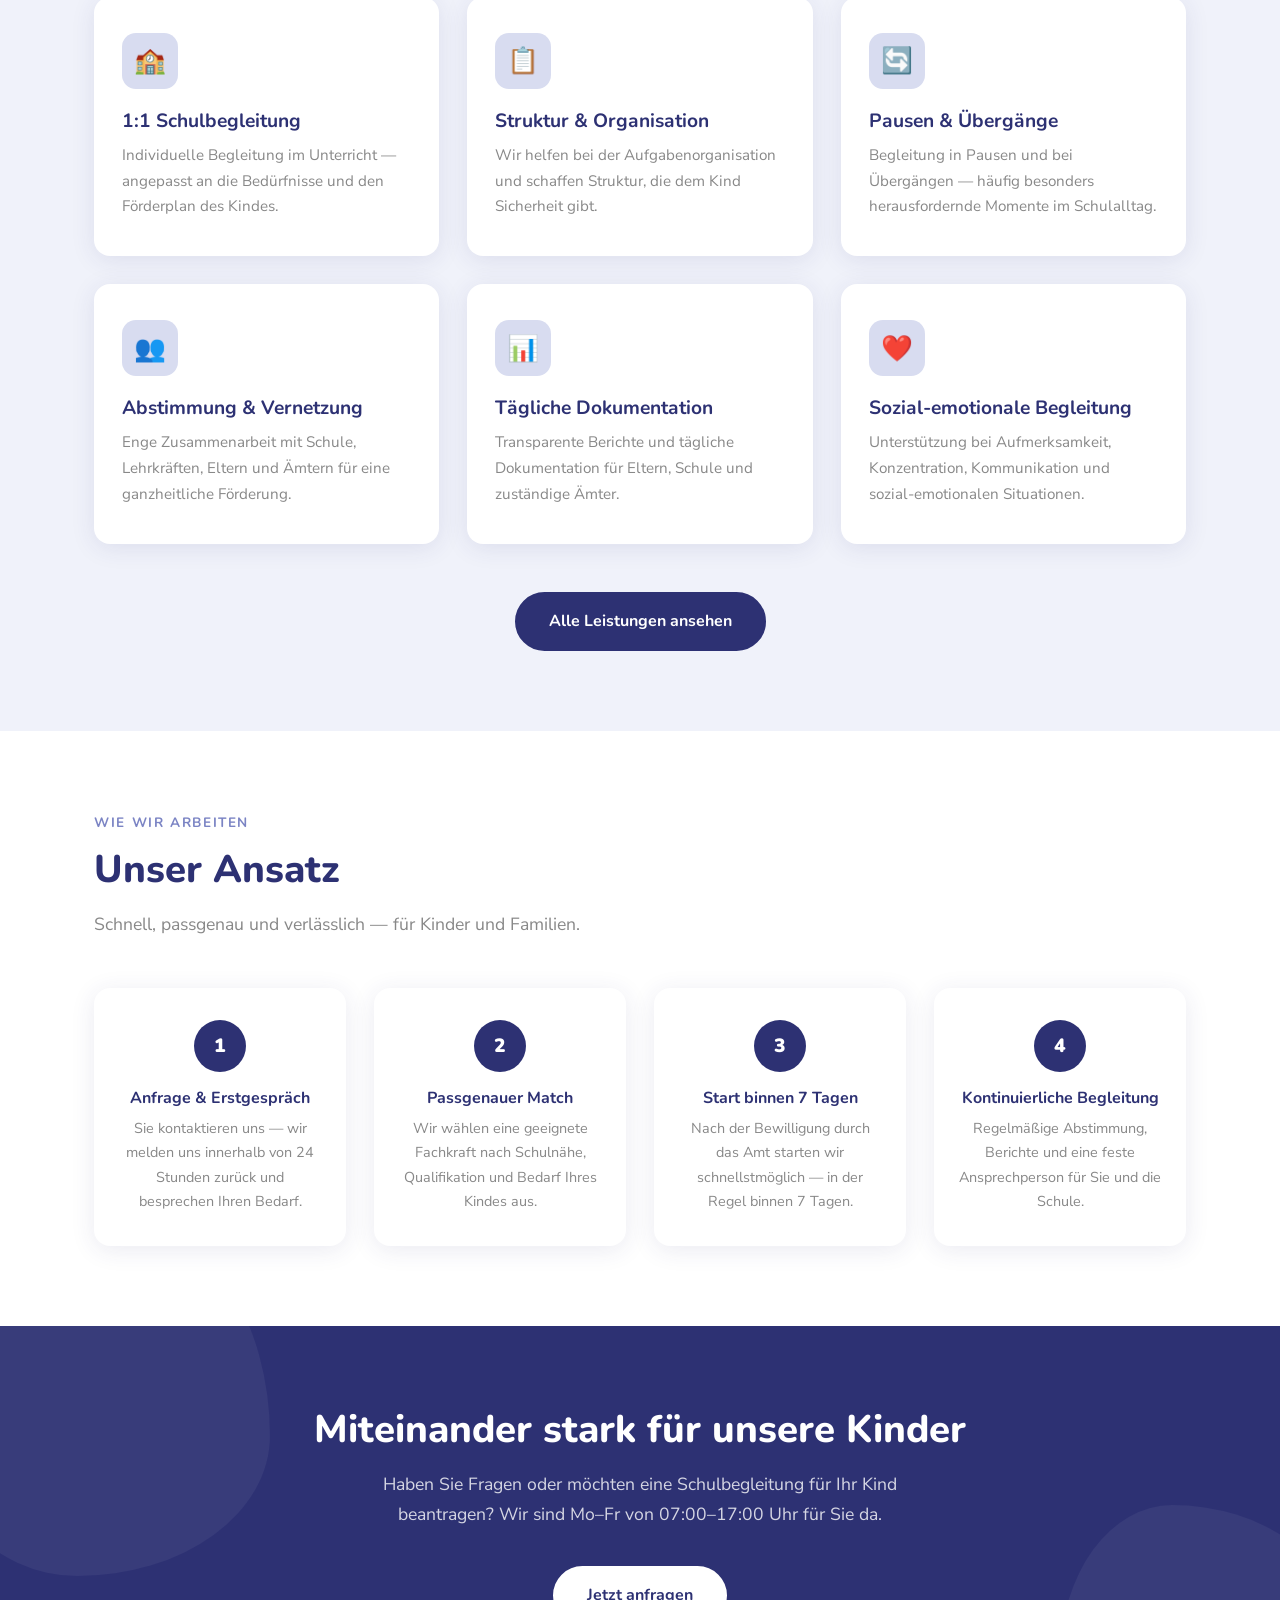
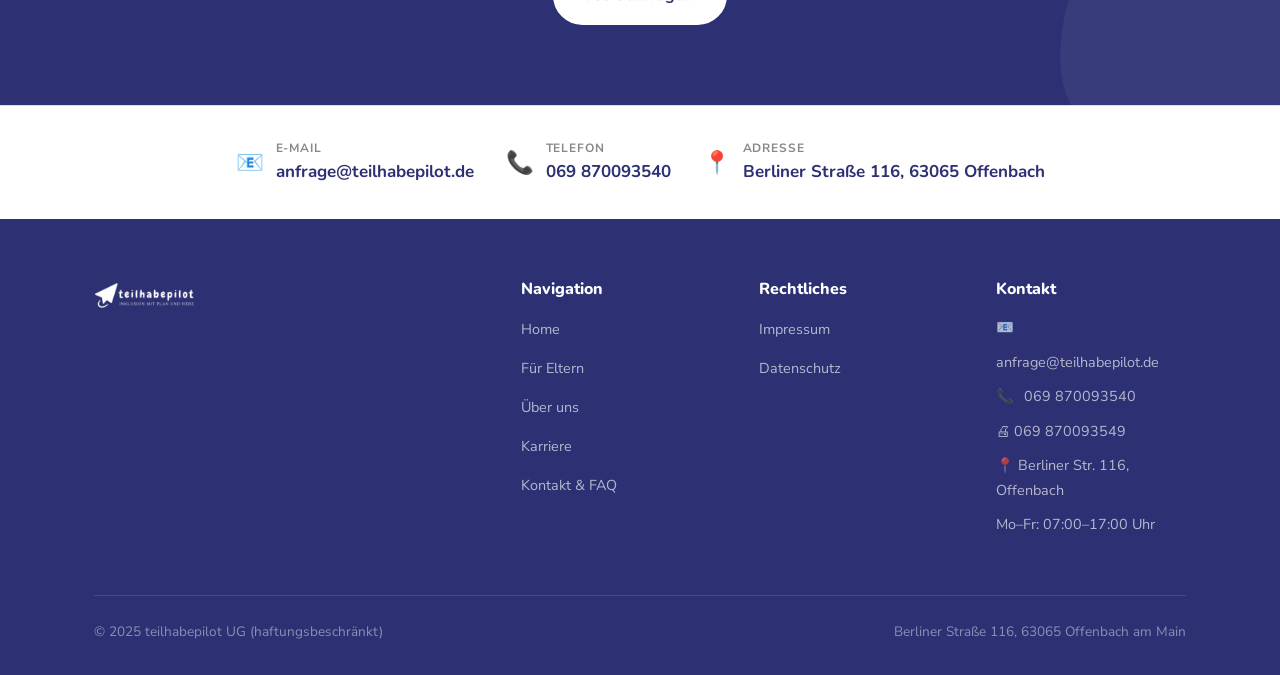
==== commit 07dc011a: "Add data protection notice to contact form and cookie consent banner on all pages Co-Authored-By: Cl" ====
--- a/index.html
+++ b/index.html
@@ -217,10 +217,15 @@
   </div>
 </footer>
 
-<!-- PRIVACY BANNER -->
-<div class="privacy-banner hidden" id="privacyBanner">
-  <p>Wir nutzen Google Fonts zur Darstellung von Schriftarten, wodurch eine Verbindung zu Google-Servern hergestellt wird. Mehr dazu in unserer <a href="datenschutz.html">Datenschutzerklärung</a>.</p>
-  <button class="privacy-banner__btn" id="privacyBannerOk">Verstanden</button>
+<!-- COOKIE BANNER -->
+<div class="cookie-banner hidden" id="cookieBanner">
+  <div class="cookie-banner__text">
+    <strong>🍪 Datenschutz &amp; Cookies</strong>
+    <p>Diese Website nutzt Google Fonts (Verbindung zu Google-Servern) sowie technisch notwendige Funktionen (lokaler Speicher). Es werden keine Tracking- oder Werbe-Cookies gesetzt. Mehr dazu in unserer <a href="datenschutz.html">Datenschutzerklärung</a>.</p>
+  </div>
+  <div class="cookie-banner__actions">
+    <button class="cookie-banner__btn" id="cookieBannerOk">Verstanden &amp; Akzeptieren</button>
+  </div>
 </div>
 
 <script src="js/main.js"></script>
--- a/css/style.css
+++ b/css/style.css
@@ -147,12 +147,12 @@
   display: flex;
   align-items: center;
   justify-content: space-between;
-  height: 72px;
+  height: 96px;
   gap: 24px;
 }
 
 .navbar__logo img {
-  height: 60px;
+  height: 84px;
   width: auto;
 }
 
@@ -832,6 +832,8 @@
 
 /* ---- Mobile Menu ---- */
 @media (max-width: 900px) {
+  .navbar__inner { height: 72px; }
+  .navbar__logo img { height: 60px; }
   .navbar__nav {
     display: none;
     position: absolute;
@@ -889,26 +891,29 @@
   .contact-strip__item { flex-direction: column; text-align: center; gap: 6px; }
 }
 
-/* ---- Privacy Banner ---- */
-.privacy-banner {
+/* ---- Cookie Banner ---- */
+.cookie-banner {
   position: fixed;
   bottom: 0; left: 0; right: 0;
   z-index: 2000;
   background: var(--indigo);
   color: rgba(255,255,255,0.9);
-  padding: 18px 24px;
+  padding: 20px 32px;
   display: flex;
   flex-wrap: wrap;
   align-items: center;
-  justify-content: center;
+  justify-content: space-between;
   gap: 16px;
   font-size: 0.9rem;
-  box-shadow: 0 -4px 20px rgba(0,0,0,0.18);
-}
-.privacy-banner.hidden { display: none; }
-.privacy-banner p { max-width: 720px; margin: 0; }
-.privacy-banner a { color: var(--white); font-weight: 700; text-decoration: underline; }
-.privacy-banner__btn {
+  box-shadow: 0 -4px 24px rgba(0,0,0,0.22);
+}
+.cookie-banner.hidden { display: none; }
+.cookie-banner__text { flex: 1; min-width: 280px; }
+.cookie-banner__text strong { display: block; font-family: 'Nunito', sans-serif; font-size: 1rem; margin-bottom: 4px; color: var(--white); }
+.cookie-banner__text p { margin: 0; font-size: 0.88rem; color: rgba(255,255,255,0.82); line-height: 1.5; }
+.cookie-banner__text a { color: var(--white); font-weight: 700; text-decoration: underline; }
+.cookie-banner__actions { display: flex; gap: 10px; flex-shrink: 0; flex-wrap: wrap; }
+.cookie-banner__btn {
   background: var(--white);
   color: var(--indigo);
   border: none;
@@ -918,8 +923,28 @@
   font-weight: 700;
   font-size: 0.95rem;
   cursor: pointer;
-  flex-shrink: 0;
   white-space: nowrap;
   transition: transform var(--transition);
 }
-.privacy-banner__btn:hover { transform: translateY(-2px); }
+.cookie-banner__btn:hover { transform: translateY(-2px); }
+@media (max-width: 600px) {
+  .cookie-banner { padding: 16px 20px; justify-content: center; }
+  .cookie-banner__text { text-align: center; }
+  .cookie-banner__actions { width: 100%; justify-content: center; }
+}
+
+/* ---- Form Privacy Notice ---- */
+.form-privacy-notice {
+  display: flex;
+  align-items: flex-start;
+  gap: 12px;
+  background: #EEF0FA;
+  border-left: 4px solid var(--periwinkle);
+  border-radius: 10px;
+  padding: 14px 16px;
+  margin-bottom: 20px;
+  font-size: 0.88rem;
+  color: var(--gray);
+  line-height: 1.55;
+}
+.form-privacy-notice__icon { font-size: 1.1rem; flex-shrink: 0; margin-top: 2px; }
